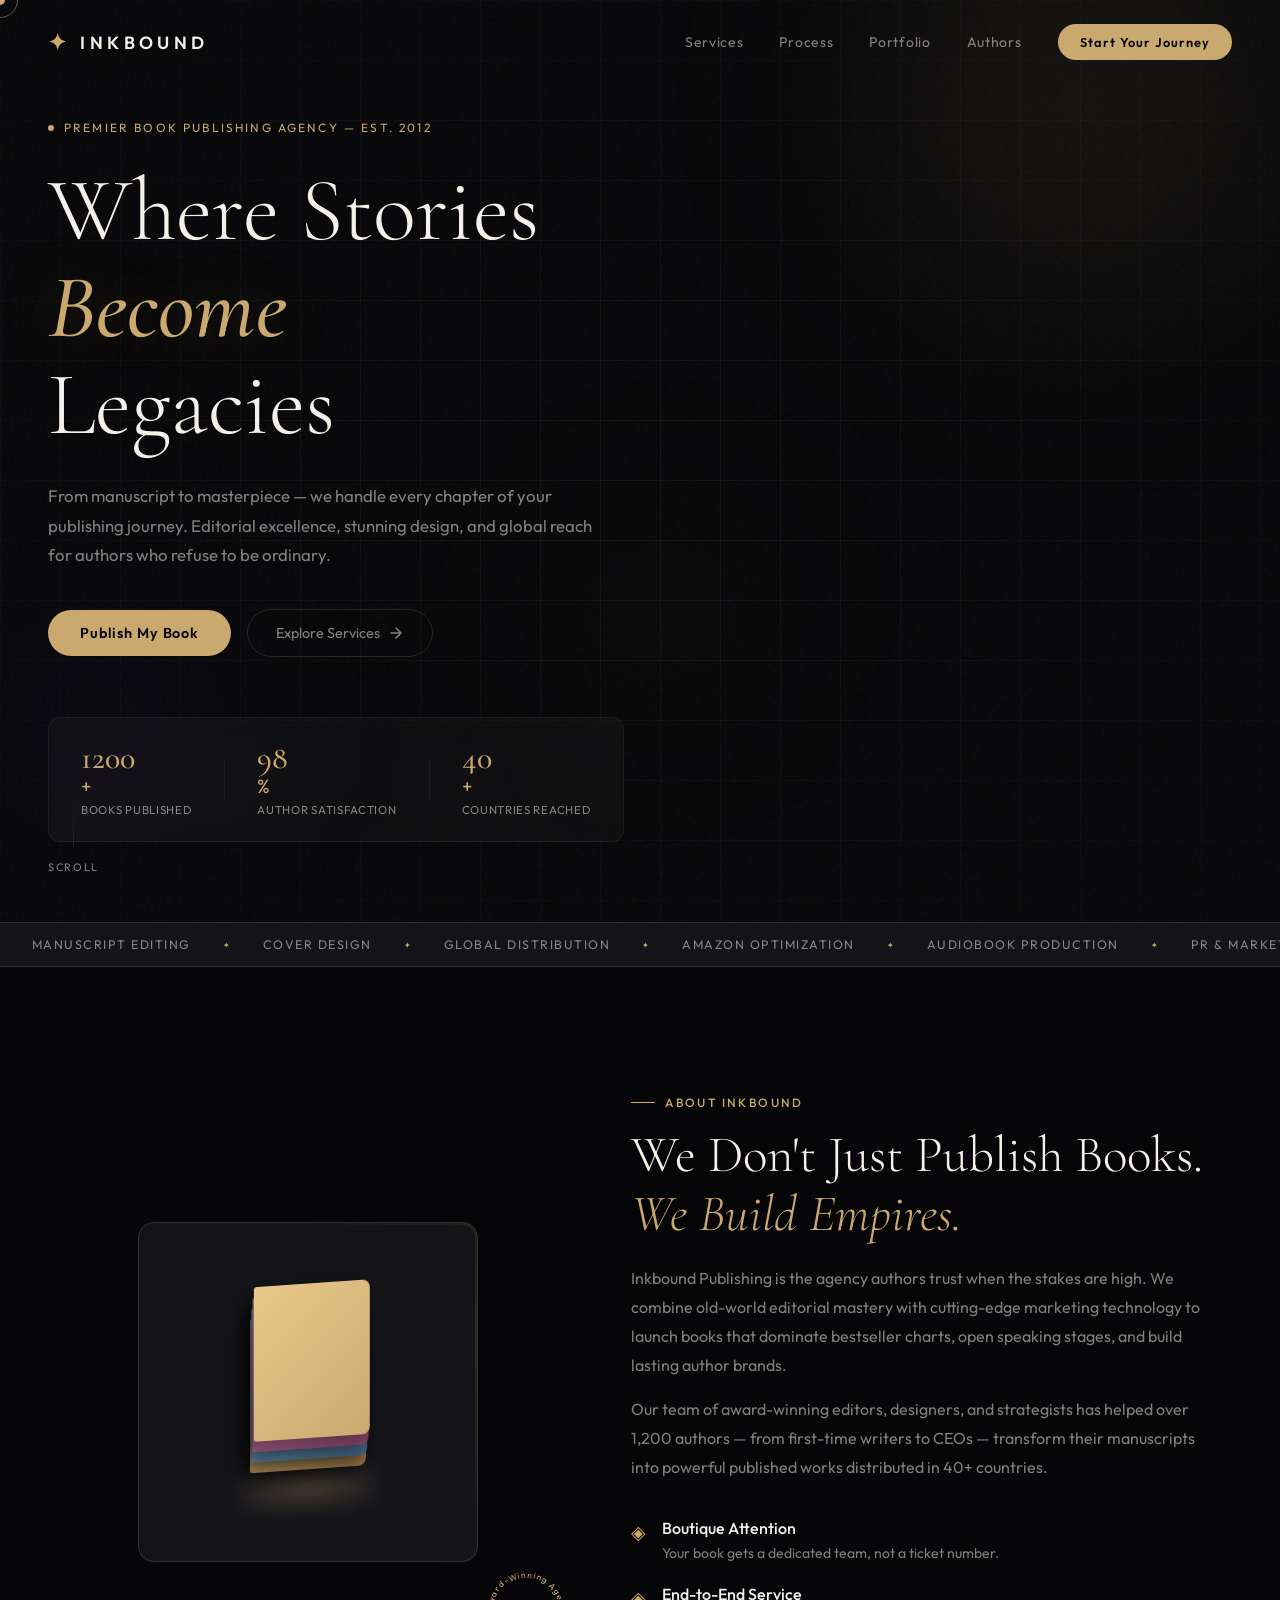
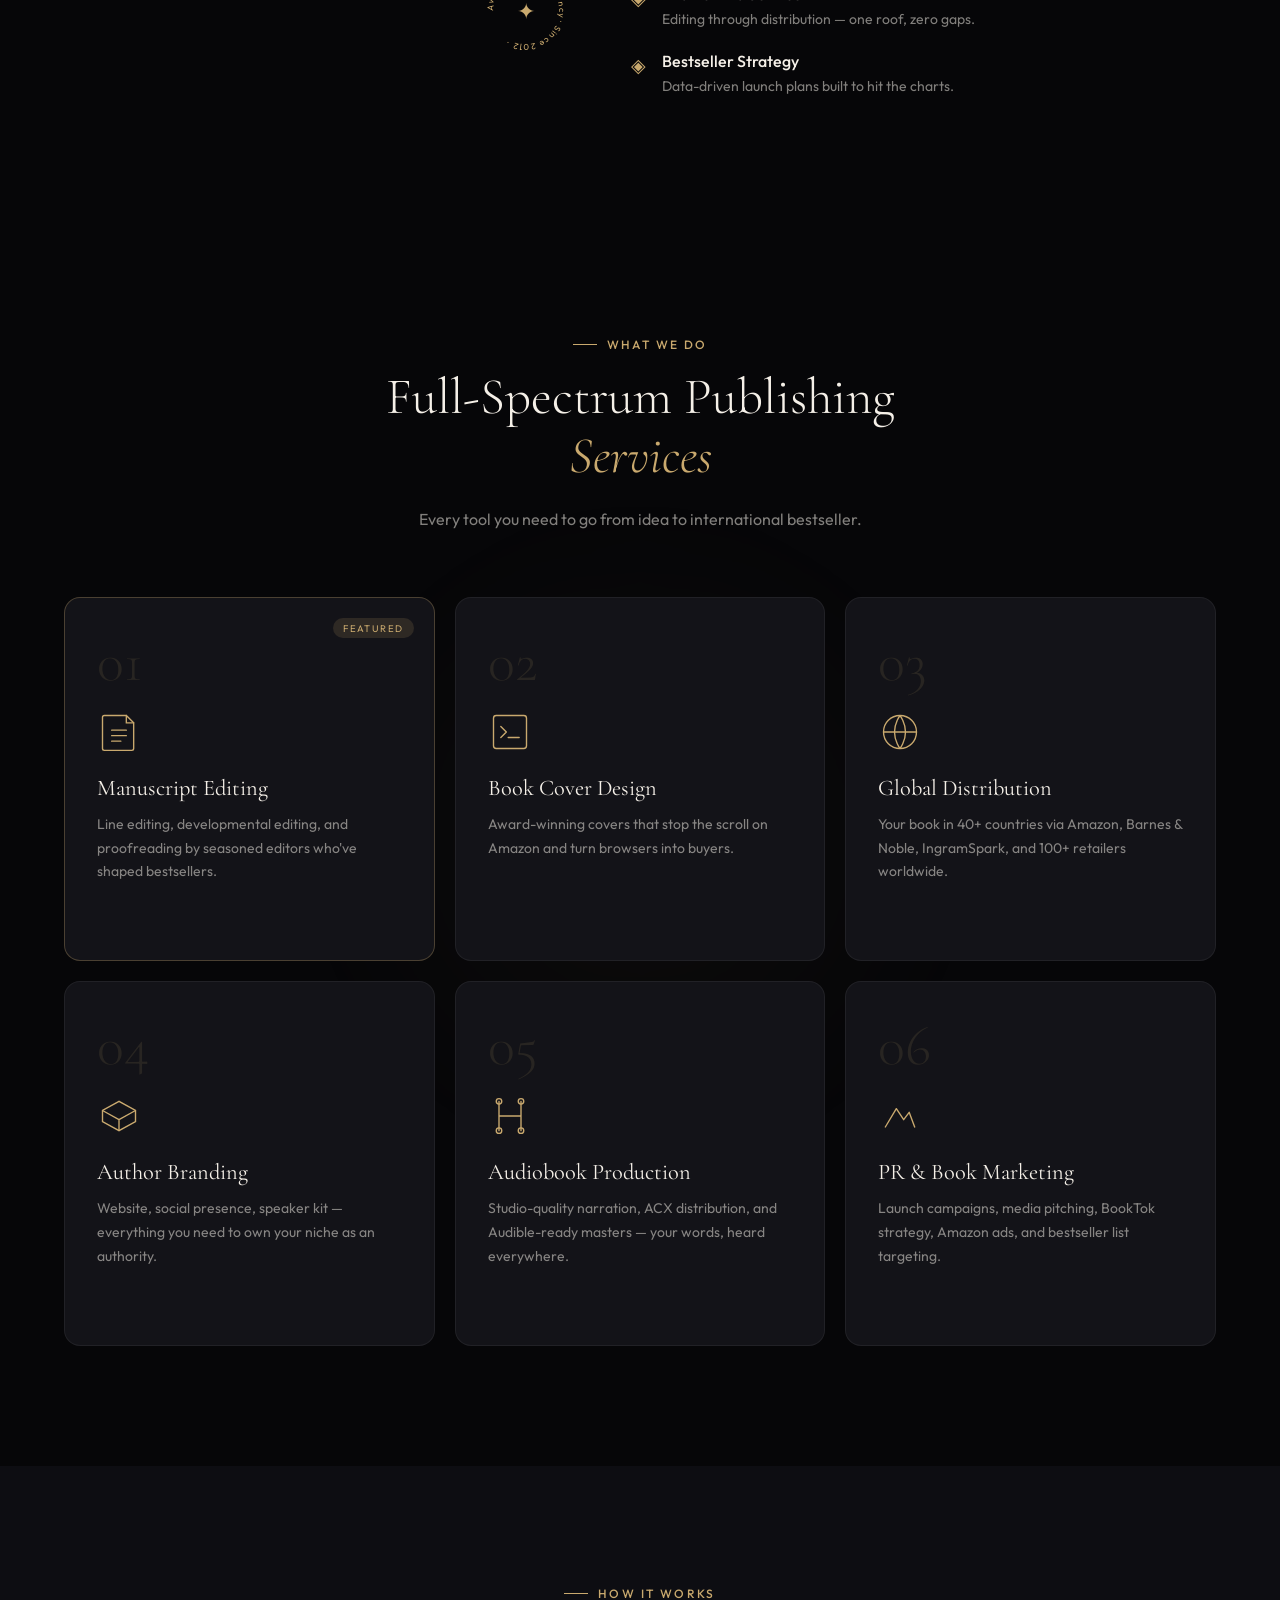
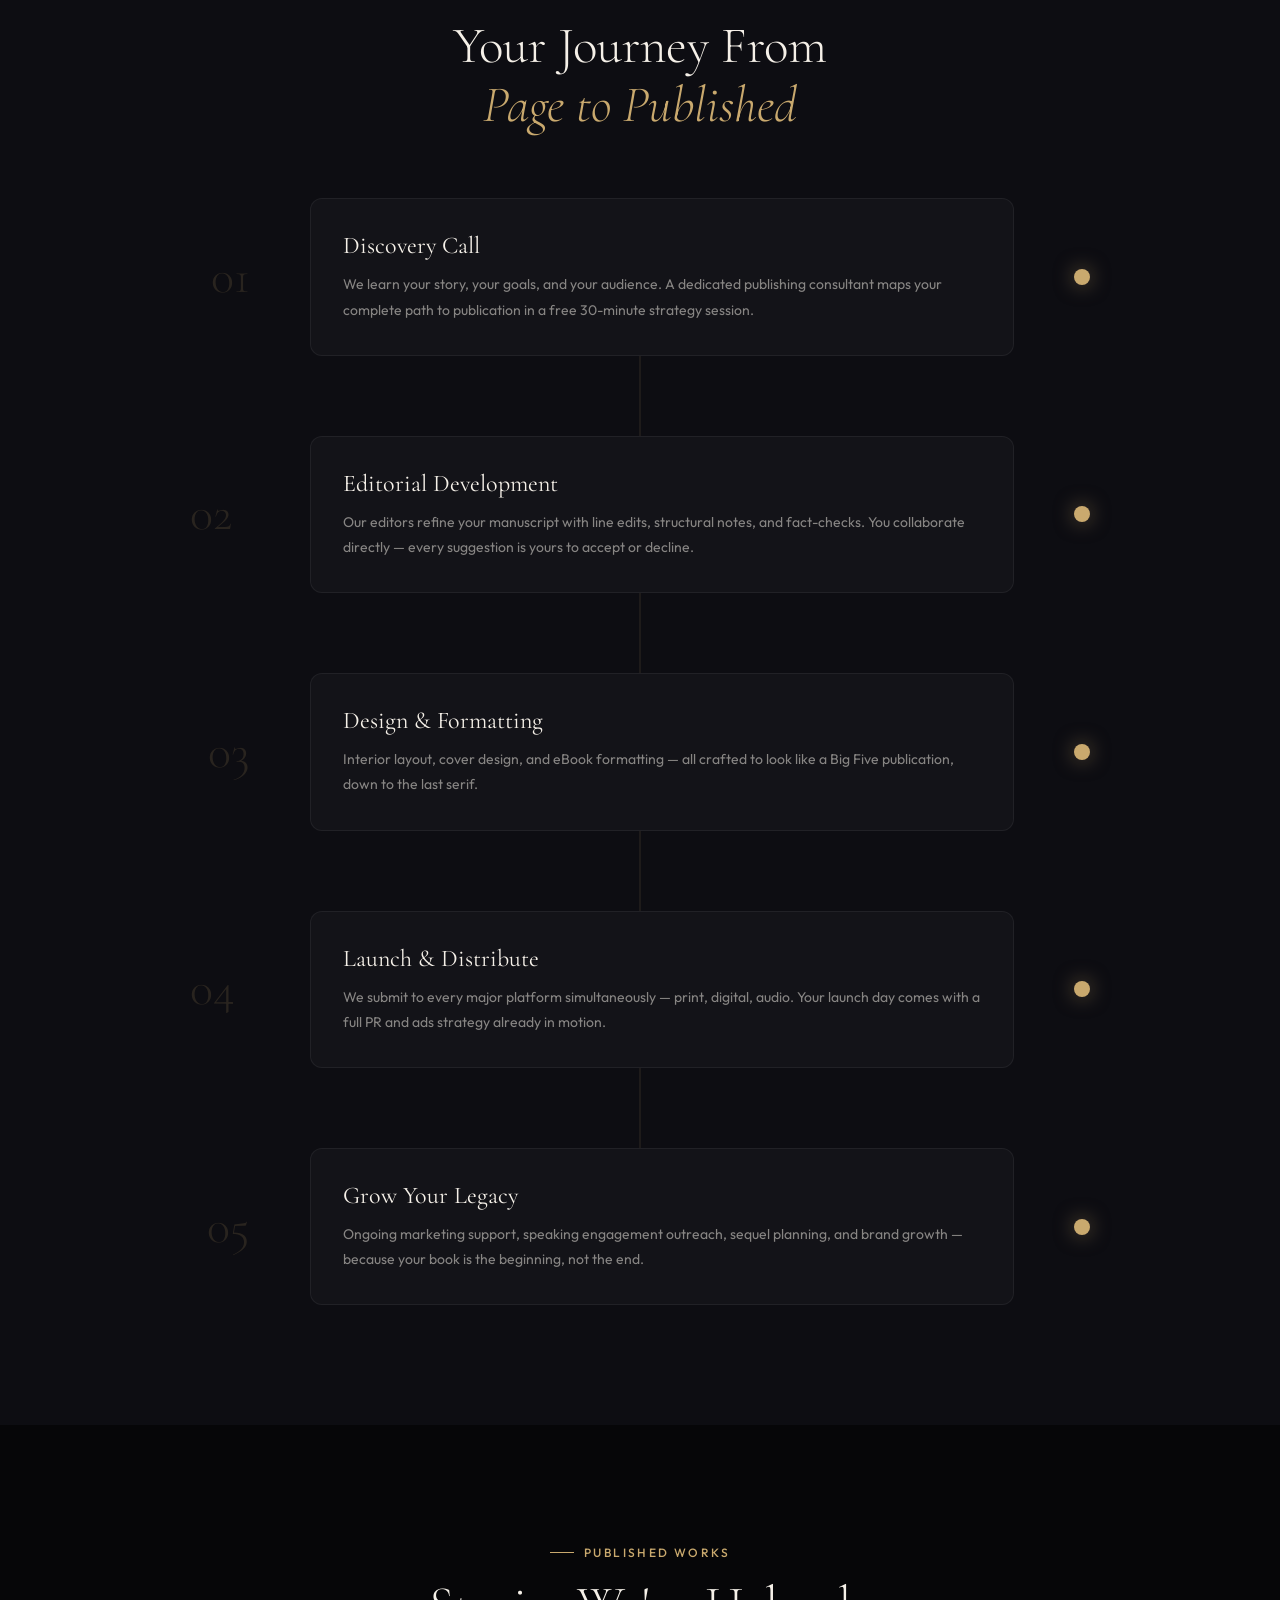
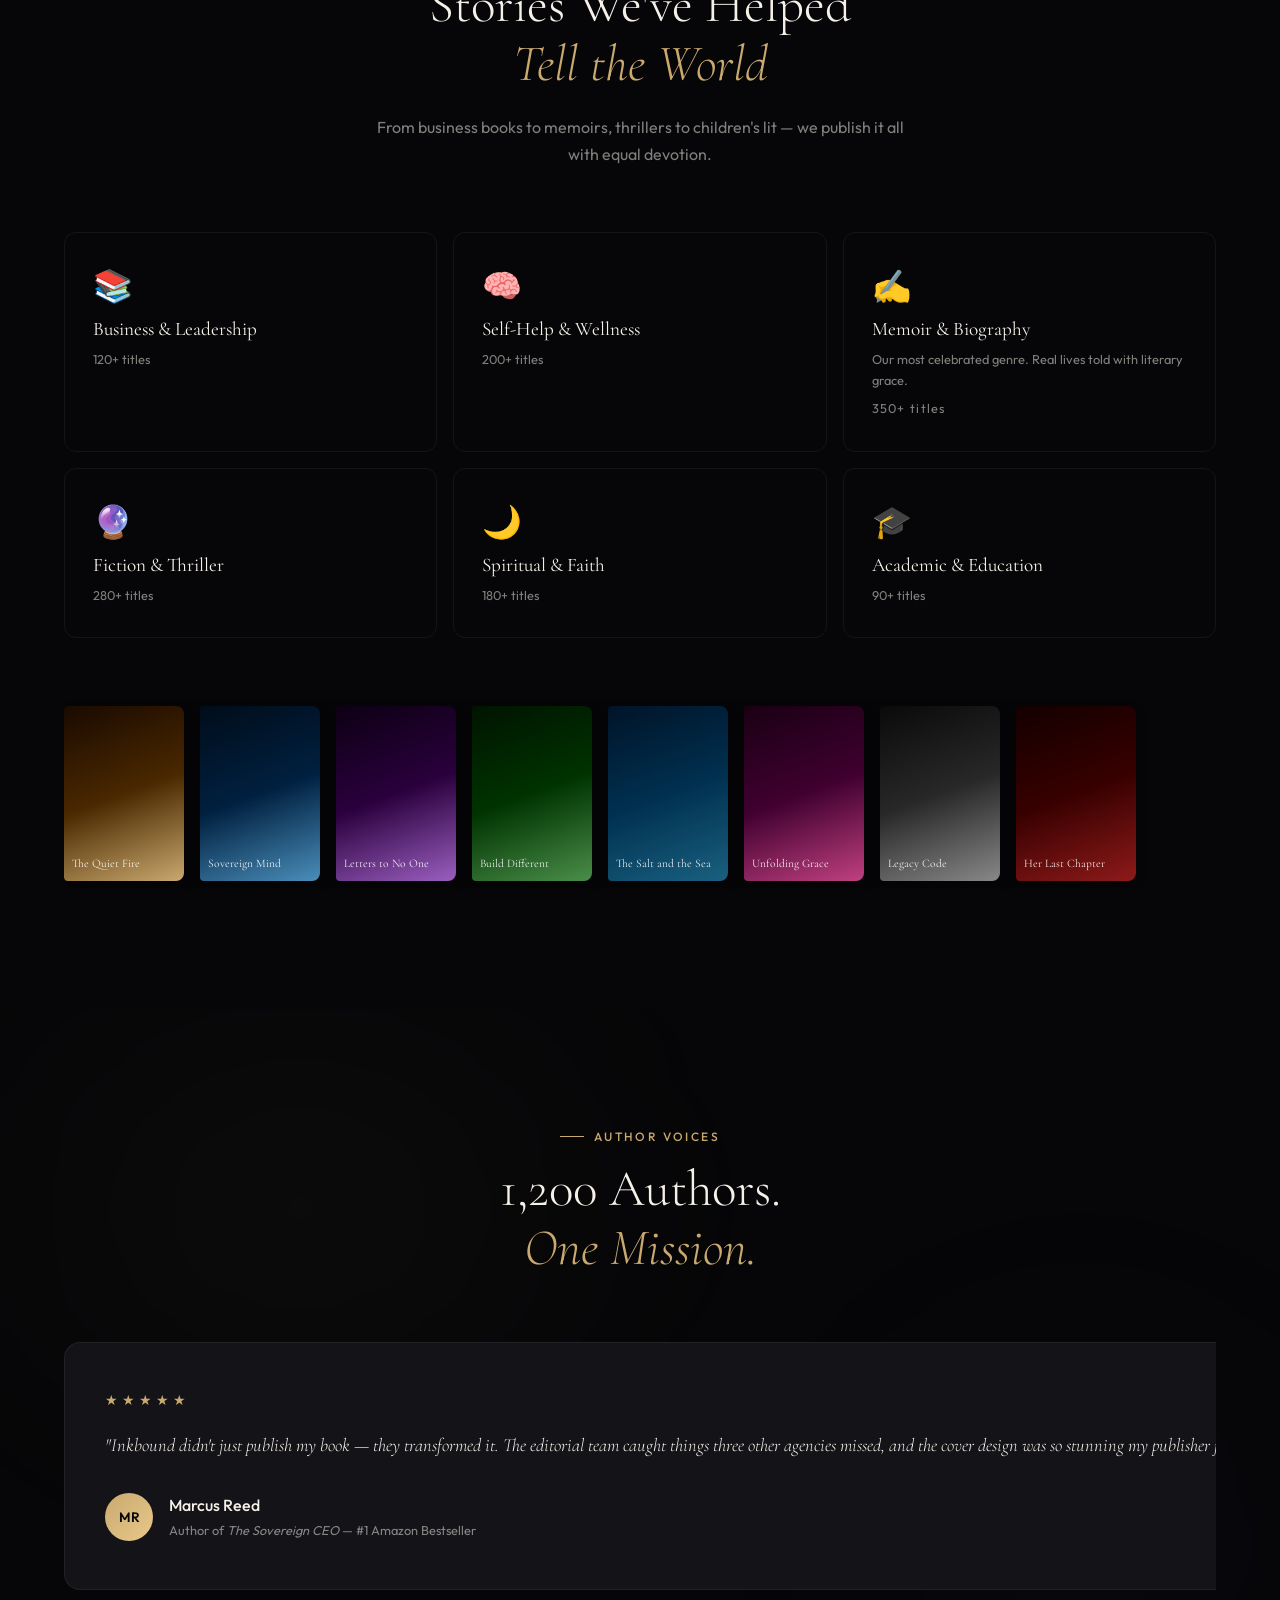
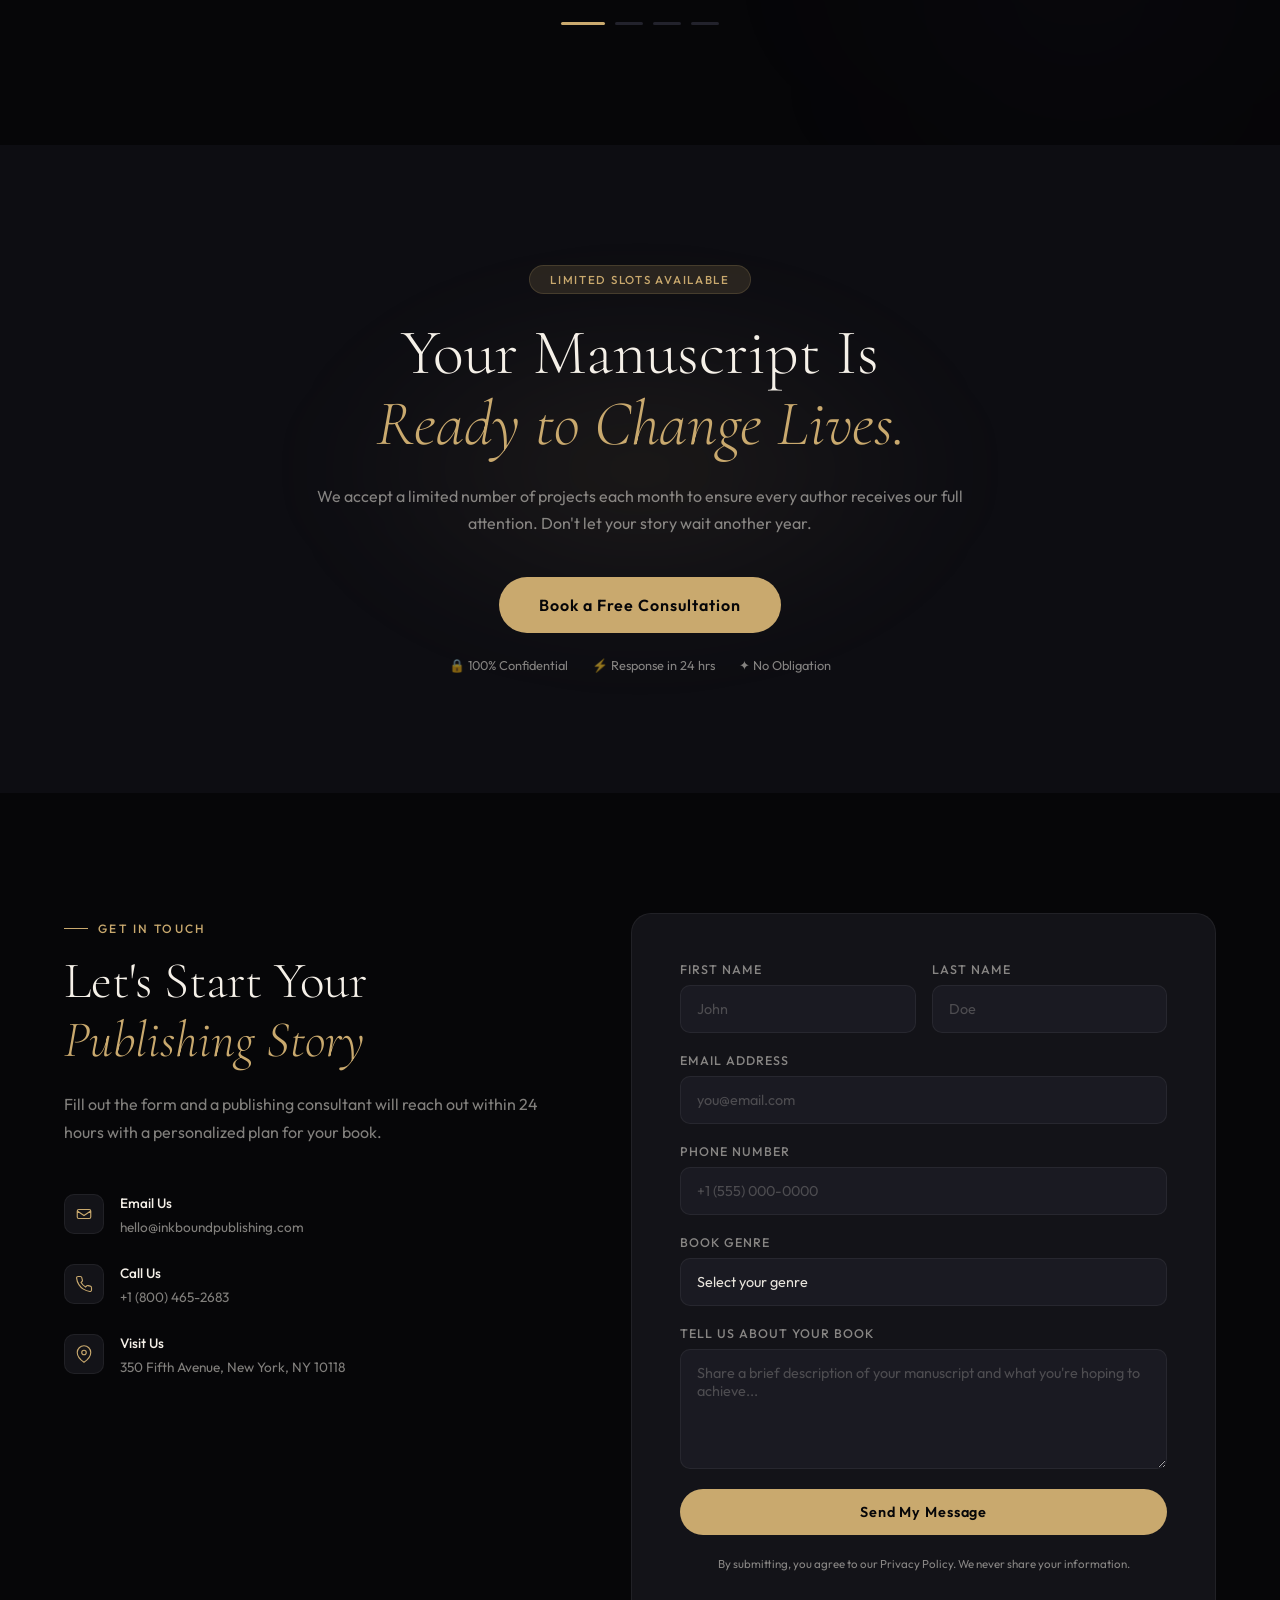
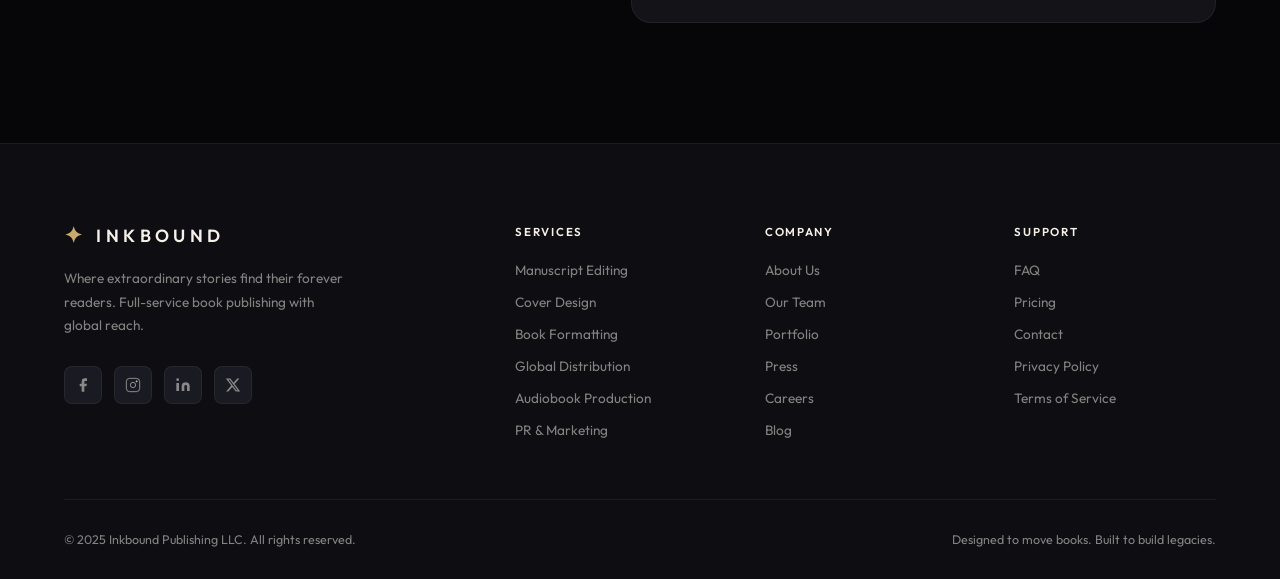
==== index.html @ 8807652f "Add files via upload" ====
<!DOCTYPE html>
<html lang="en">
<head>
  <meta charset="UTF-8" />
  <meta name="viewport" content="width=device-width, initial-scale=1.0" />
  <meta name="description" content="Inkbound Publishing — Where extraordinary stories find their forever readers. Full-service book publishing, editing, design, and global distribution." />
  <title>Inkbound Publishing | Where Stories Become Legacies</title>
  <link rel="preconnect" href="https://fonts.googleapis.com">
  <link rel="preconnect" href="https://fonts.gstatic.com" crossorigin>
  <link href="https://fonts.googleapis.com/css2?family=Cormorant+Garamond:ital,wght@0,300;0,400;0,500;0,600;1,300;1,400&family=Outfit:wght@300;400;500;600&family=Playfair+Display:ital,wght@0,700;1,500&display=swap" rel="stylesheet">
  <link rel="stylesheet" href="style.css" />
</head>
<body>

  <!-- ═══ CURSOR ═══ -->
  <div class="cursor" id="cursor"></div>
  <div class="cursor-follower" id="cursorFollower"></div>

  <!-- ═══ LOADER ═══ -->
  <div class="loader" id="loader">
    <div class="loader-inner">
      <div class="loader-logo">INKBOUND</div>
      <div class="loader-bar"><div class="loader-progress" id="loaderProgress"></div></div>
      <div class="loader-text" id="loaderText">Turning pages...</div>
    </div>
  </div>

  <!-- ═══ NAV ═══ -->
  <nav class="nav" id="nav">
    <a href="#" class="nav-logo">
      <span class="logo-mark">✦</span>
      <span class="logo-text">INKBOUND</span>
    </a>
    <div class="nav-links">
      <a href="#services" class="nav-link">Services</a>
      <a href="#process" class="nav-link">Process</a>
      <a href="#portfolio" class="nav-link">Portfolio</a>
      <a href="#testimonials" class="nav-link">Authors</a>
      <a href="#contact" class="nav-cta">Start Your Journey</a>
    </div>
    <button class="hamburger" id="hamburger" aria-label="Menu">
      <span></span><span></span><span></span>
    </button>
  </nav>

  <!-- Mobile Nav -->
  <div class="mobile-nav" id="mobileNav">
    <button class="mobile-close" id="mobileClose">✕</button>
    <div class="mobile-nav-links">
      <a href="#services">Services</a>
      <a href="#process">Process</a>
      <a href="#portfolio">Portfolio</a>
      <a href="#testimonials">Authors</a>
      <a href="#contact">Contact</a>
    </div>
    <div class="mobile-nav-footer">
      <p>+1 (800) 465-2683</p>
      <p>hello@inkboundpublishing.com</p>
    </div>
  </div>

  <!-- ═══ HERO ═══ -->
  <section class="hero" id="hero">
    <div class="hero-bg">
      <div class="hero-orb orb-1"></div>
      <div class="hero-orb orb-2"></div>
      <div class="hero-orb orb-3"></div>
      <div class="hero-grid"></div>
      <div class="hero-noise"></div>
    </div>

    <!-- Floating books -->
    <div class="floating-books" aria-hidden="true">
      <div class="book b1"><div class="book-spine"></div></div>
      <div class="book b2"><div class="book-spine"></div></div>
      <div class="book b3"><div class="book-spine"></div></div>
      <div class="book b4"><div class="book-spine"></div></div>
      <div class="book b5"><div class="book-spine"></div></div>
    </div>

    <div class="hero-content">
      <div class="hero-eyebrow reveal-up">
        <span class="eyebrow-dot"></span>
        Premier Book Publishing Agency — Est. 2012
      </div>
      <h1 class="hero-headline reveal-up delay-1">
        <span class="line-1">Where Stories</span>
        <span class="line-2 italic-gold">Become</span>
        <span class="line-3">Legacies</span>
      </h1>
      <p class="hero-sub reveal-up delay-2">
        From manuscript to masterpiece — we handle every chapter of your publishing journey. Editorial excellence, stunning design, and global reach for authors who refuse to be ordinary.
      </p>
      <div class="hero-actions reveal-up delay-3">
        <a href="#contact" class="btn-primary">
          <span>Publish My Book</span>
          <div class="btn-shine"></div>
        </a>
        <a href="#services" class="btn-ghost">
          <span>Explore Services</span>
          <svg width="16" height="16" viewBox="0 0 16 16" fill="none"><path d="M3 8h10M8 3l5 5-5 5" stroke="currentColor" stroke-width="1.5" stroke-linecap="round" stroke-linejoin="round"/></svg>
        </a>
      </div>
      <div class="hero-stats reveal-up delay-4">
        <div class="stat">
          <span class="stat-num" data-target="1200">0</span><span class="stat-plus">+</span>
          <span class="stat-label">Books Published</span>
        </div>
        <div class="stat-divider"></div>
        <div class="stat">
          <span class="stat-num" data-target="98">0</span><span class="stat-plus">%</span>
          <span class="stat-label">Author Satisfaction</span>
        </div>
        <div class="stat-divider"></div>
        <div class="stat">
          <span class="stat-num" data-target="40">0</span><span class="stat-plus">+</span>
          <span class="stat-label">Countries Reached</span>
        </div>
      </div>
    </div>

    <div class="hero-scroll-indicator">
      <div class="scroll-line"></div>
      <span>Scroll</span>
    </div>
  </section>

  <!-- ═══ MARQUEE STRIP ═══ -->
  <div class="marquee-strip">
    <div class="marquee-track">
      <span>Manuscript Editing</span><span class="sep">✦</span>
      <span>Cover Design</span><span class="sep">✦</span>
      <span>Global Distribution</span><span class="sep">✦</span>
      <span>Amazon Optimization</span><span class="sep">✦</span>
      <span>Audiobook Production</span><span class="sep">✦</span>
      <span>PR & Marketing</span><span class="sep">✦</span>
      <span>eBook Formatting</span><span class="sep">✦</span>
      <span>Copyright Registration</span><span class="sep">✦</span>
      <span>Manuscript Editing</span><span class="sep">✦</span>
      <span>Cover Design</span><span class="sep">✦</span>
      <span>Global Distribution</span><span class="sep">✦</span>
      <span>Amazon Optimization</span><span class="sep">✦</span>
      <span>Audiobook Production</span><span class="sep">✦</span>
      <span>PR & Marketing</span><span class="sep">✦</span>
      <span>eBook Formatting</span><span class="sep">✦</span>
      <span>Copyright Registration</span><span class="sep">✦</span>
    </div>
  </div>

  <!-- ═══ ABOUT BAND ═══ -->
  <section class="about-band" id="about">
    <div class="container">
      <div class="about-grid">
        <div class="about-visual">
          <div class="about-frame">
            <div class="frame-inner">
              <div class="book-stack-3d">
                <div class="bs-book bs-b1"></div>
                <div class="bs-book bs-b2"></div>
                <div class="bs-book bs-b3"></div>
                <div class="bs-book bs-b4"></div>
                <div class="bs-glow"></div>
              </div>
            </div>
            <div class="frame-badge">
              <svg viewBox="0 0 100 100" class="badge-ring">
                <path id="badgeCircle" d="M 50,50 m -37,0 a 37,37 0 1,1 74,0 a 37,37 0 1,1 -74,0" fill="none"/>
                <text>
                  <textPath href="#badgeCircle">Award-Winning Agency · Since 2012 · </textPath>
                </text>
              </svg>
              <span class="badge-star">✦</span>
            </div>
          </div>
        </div>
        <div class="about-text">
          <div class="section-eyebrow">About Inkbound</div>
          <h2 class="section-title">We Don't Just Publish Books.<br/><em>We Build Empires.</em></h2>
          <p class="about-body">Inkbound Publishing is the agency authors trust when the stakes are high. We combine old-world editorial mastery with cutting-edge marketing technology to launch books that dominate bestseller charts, open speaking stages, and build lasting author brands.</p>
          <p class="about-body">Our team of award-winning editors, designers, and strategists has helped over 1,200 authors — from first-time writers to CEOs — transform their manuscripts into powerful published works distributed in 40+ countries.</p>
          <div class="about-pillars">
            <div class="pillar">
              <span class="pillar-icon">◈</span>
              <div>
                <strong>Boutique Attention</strong>
                <p>Your book gets a dedicated team, not a ticket number.</p>
              </div>
            </div>
            <div class="pillar">
              <span class="pillar-icon">◈</span>
              <div>
                <strong>End-to-End Service</strong>
                <p>Editing through distribution — one roof, zero gaps.</p>
              </div>
            </div>
            <div class="pillar">
              <span class="pillar-icon">◈</span>
              <div>
                <strong>Bestseller Strategy</strong>
                <p>Data-driven launch plans built to hit the charts.</p>
              </div>
            </div>
          </div>
        </div>
      </div>
    </div>
  </section>

  <!-- ═══ SERVICES ═══ -->
  <section class="services" id="services">
    <div class="services-bg">
      <div class="services-orb"></div>
    </div>
    <div class="container">
      <div class="section-header">
        <div class="section-eyebrow">What We Do</div>
        <h2 class="section-title">Full-Spectrum Publishing<br/><em>Services</em></h2>
        <p class="section-sub">Every tool you need to go from idea to international bestseller.</p>
      </div>

      <div class="services-grid">

        <div class="service-card sc-featured" data-service="1">
          <div class="sc-glow"></div>
          <div class="sc-number">01</div>
          <div class="sc-icon">
            <svg viewBox="0 0 48 48" fill="none"><path d="M8 6h24l8 8v28a2 2 0 01-2 2H8a2 2 0 01-2-2V8a2 2 0 012-2z" stroke="currentColor" stroke-width="1.5"/><path d="M32 6v8h8M16 22h16M16 28h16M16 34h10" stroke="currentColor" stroke-width="1.5" stroke-linecap="round"/></svg>
          </div>
          <h3>Manuscript Editing</h3>
          <p>Line editing, developmental editing, and proofreading by seasoned editors who've shaped bestsellers.</p>
          <a href="#contact" class="sc-link">Get Started →</a>
        </div>

        <div class="service-card" data-service="2">
          <div class="sc-glow"></div>
          <div class="sc-number">02</div>
          <div class="sc-icon">
            <svg viewBox="0 0 48 48" fill="none"><rect x="6" y="6" width="36" height="36" rx="3" stroke="currentColor" stroke-width="1.5"/><path d="M14 18l6 6-6 6M22 30h12" stroke="currentColor" stroke-width="1.5" stroke-linecap="round" stroke-linejoin="round"/></svg>
          </div>
          <h3>Book Cover Design</h3>
          <p>Award-winning covers that stop the scroll on Amazon and turn browsers into buyers.</p>
          <a href="#contact" class="sc-link">Get Started →</a>
        </div>

        <div class="service-card" data-service="3">
          <div class="sc-glow"></div>
          <div class="sc-number">03</div>
          <div class="sc-icon">
            <svg viewBox="0 0 48 48" fill="none"><circle cx="24" cy="24" r="18" stroke="currentColor" stroke-width="1.5"/><path d="M24 6C24 6 30 14 30 24s-6 18-6 18M24 6C24 6 18 14 18 24s6 18 6 18M6 24h36" stroke="currentColor" stroke-width="1.5"/></svg>
          </div>
          <h3>Global Distribution</h3>
          <p>Your book in 40+ countries via Amazon, Barnes & Noble, IngramSpark, and 100+ retailers worldwide.</p>
          <a href="#contact" class="sc-link">Get Started →</a>
        </div>

        <div class="service-card" data-service="4">
          <div class="sc-glow"></div>
          <div class="sc-number">04</div>
          <div class="sc-icon">
            <svg viewBox="0 0 48 48" fill="none"><path d="M24 8L6 18v12l18 10 18-10V18L24 8z" stroke="currentColor" stroke-width="1.5"/><path d="M6 18l18 10M42 18L24 28M24 28v12" stroke="currentColor" stroke-width="1.5"/></svg>
          </div>
          <h3>Author Branding</h3>
          <p>Website, social presence, speaker kit — everything you need to own your niche as an authority.</p>
          <a href="#contact" class="sc-link">Get Started →</a>
        </div>

        <div class="service-card" data-service="5">
          <div class="sc-glow"></div>
          <div class="sc-number">05</div>
          <div class="sc-icon">
            <svg viewBox="0 0 48 48" fill="none"><path d="M12 8v32M36 8v32M12 24h24" stroke="currentColor" stroke-width="1.5" stroke-linecap="round"/><circle cx="12" cy="8" r="3" stroke="currentColor" stroke-width="1.5"/><circle cx="36" cy="8" r="3" stroke="currentColor" stroke-width="1.5"/><circle cx="12" cy="40" r="3" stroke="currentColor" stroke-width="1.5"/><circle cx="36" cy="40" r="3" stroke="currentColor" stroke-width="1.5"/></svg>
          </div>
          <h3>Audiobook Production</h3>
          <p>Studio-quality narration, ACX distribution, and Audible-ready masters — your words, heard everywhere.</p>
          <a href="#contact" class="sc-link">Get Started →</a>
        </div>

        <div class="service-card" data-service="6">
          <div class="sc-glow"></div>
          <div class="sc-number">06</div>
          <div class="sc-icon">
            <svg viewBox="0 0 48 48" fill="none"><path d="M8 36L20 16l8 12 6-8 6 16" stroke="currentColor" stroke-width="1.5" stroke-linecap="round" stroke-linejoin="round"/></svg>
          </div>
          <h3>PR & Book Marketing</h3>
          <p>Launch campaigns, media pitching, BookTok strategy, Amazon ads, and bestseller list targeting.</p>
          <a href="#contact" class="sc-link">Get Started →</a>
        </div>

      </div>
    </div>
  </section>

  <!-- ═══ PROCESS ═══ -->
  <section class="process" id="process">
    <div class="container">
      <div class="section-header">
        <div class="section-eyebrow">How It Works</div>
        <h2 class="section-title">Your Journey From<br/><em>Page to Published</em></h2>
      </div>

      <div class="process-timeline">
        <div class="timeline-line"></div>

        <div class="process-step ps-left">
          <div class="ps-num">01</div>
          <div class="ps-content">
            <h3>Discovery Call</h3>
            <p>We learn your story, your goals, and your audience. A dedicated publishing consultant maps your complete path to publication in a free 30-minute strategy session.</p>
          </div>
          <div class="ps-dot"></div>
        </div>

        <div class="process-step ps-right">
          <div class="ps-dot"></div>
          <div class="ps-content">
            <h3>Editorial Development</h3>
            <p>Our editors refine your manuscript with line edits, structural notes, and fact-checks. You collaborate directly — every suggestion is yours to accept or decline.</p>
          </div>
          <div class="ps-num">02</div>
        </div>

        <div class="process-step ps-left">
          <div class="ps-num">03</div>
          <div class="ps-content">
            <h3>Design & Formatting</h3>
            <p>Interior layout, cover design, and eBook formatting — all crafted to look like a Big Five publication, down to the last serif.</p>
          </div>
          <div class="ps-dot"></div>
        </div>

        <div class="process-step ps-right">
          <div class="ps-dot"></div>
          <div class="ps-content">
            <h3>Launch & Distribute</h3>
            <p>We submit to every major platform simultaneously — print, digital, audio. Your launch day comes with a full PR and ads strategy already in motion.</p>
          </div>
          <div class="ps-num">04</div>
        </div>

        <div class="process-step ps-left ps-last">
          <div class="ps-num">05</div>
          <div class="ps-content">
            <h3>Grow Your Legacy</h3>
            <p>Ongoing marketing support, speaking engagement outreach, sequel planning, and brand growth — because your book is the beginning, not the end.</p>
          </div>
          <div class="ps-dot"></div>
        </div>
      </div>
    </div>
  </section>

  <!-- ═══ PORTFOLIO / GENRES ═══ -->
  <section class="portfolio" id="portfolio">
    <div class="container">
      <div class="section-header">
        <div class="section-eyebrow">Published Works</div>
        <h2 class="section-title">Stories We've Helped<br/><em>Tell the World</em></h2>
        <p class="section-sub">From business books to memoirs, thrillers to children's lit — we publish it all with equal devotion.</p>
      </div>

      <div class="genre-grid">
        <div class="genre-card" style="--clr: #C9A96E">
          <div class="gc-bg" style="background: linear-gradient(135deg, #1a0e00 0%, #2d1a00 100%)"></div>
          <span class="gc-icon">📚</span>
          <h4>Business & Leadership</h4>
          <p>120+ titles</p>
        </div>
        <div class="genre-card" style="--clr: #A8D8C8">
          <div class="gc-bg" style="background: linear-gradient(135deg, #001a14 0%, #002d22 100%)"></div>
          <span class="gc-icon">🧠</span>
          <h4>Self-Help & Wellness</h4>
          <p>200+ titles</p>
        </div>
        <div class="genre-card gc-wide" style="--clr: #E8C4D4">
          <div class="gc-bg" style="background: linear-gradient(135deg, #1a0010 0%, #2d0018 100%)"></div>
          <span class="gc-icon">✍️</span>
          <h4>Memoir & Biography</h4>
          <p>Our most celebrated genre. Real lives told with literary grace.</p>
          <p class="gc-count">350+ titles</p>
        </div>
        <div class="genre-card" style="--clr: #B8C8E8">
          <div class="gc-bg" style="background: linear-gradient(135deg, #00100d, #001a19 100%)"></div>
          <span class="gc-icon">🔮</span>
          <h4>Fiction & Thriller</h4>
          <p>280+ titles</p>
        </div>
        <div class="genre-card" style="--clr: #F0D890">
          <div class="gc-bg" style="background: linear-gradient(135deg, #1a1400 0%, #2d2200 100%)"></div>
          <span class="gc-icon">🌙</span>
          <h4>Spiritual & Faith</h4>
          <p>180+ titles</p>
        </div>
        <div class="genre-card" style="--clr: #D4A8E8">
          <div class="gc-bg" style="background: linear-gradient(135deg, #0d001a 0%, #18002d 100%)"></div>
          <span class="gc-icon">🎓</span>
          <h4>Academic & Education</h4>
          <p>90+ titles</p>
        </div>
      </div>

      <!-- fake book covers showcase -->
      <div class="books-showcase">
        <div class="bs-track">
          <div class="bs-cover bc-1"><span>The Quiet Fire</span></div>
          <div class="bs-cover bc-2"><span>Sovereign Mind</span></div>
          <div class="bs-cover bc-3"><span>Letters to No One</span></div>
          <div class="bs-cover bc-4"><span>Build Different</span></div>
          <div class="bs-cover bc-5"><span>The Salt and the Sea</span></div>
          <div class="bs-cover bc-6"><span>Unfolding Grace</span></div>
          <div class="bs-cover bc-7"><span>Legacy Code</span></div>
          <div class="bs-cover bc-8"><span>Her Last Chapter</span></div>
        </div>
      </div>
    </div>
  </section>

  <!-- ═══ TESTIMONIALS ═══ -->
  <section class="testimonials" id="testimonials">
    <div class="testi-bg">
      <div class="testi-orb t-o1"></div>
      <div class="testi-orb t-o2"></div>
    </div>
    <div class="container">
      <div class="section-header">
        <div class="section-eyebrow">Author Voices</div>
        <h2 class="section-title">1,200 Authors.<br/><em>One Mission.</em></h2>
      </div>

      <div class="testi-slider" id="testiSlider">
        <div class="testi-track" id="testiTrack">

          <div class="testi-card">
            <div class="testi-stars">★★★★★</div>
            <blockquote>"Inkbound didn't just publish my book — they transformed it. The editorial team caught things three other agencies missed, and the cover design was so stunning my publisher friends asked who did it."</blockquote>
            <div class="testi-author">
              <div class="testi-avatar ta-1">MR</div>
              <div>
                <strong>Marcus Reed</strong>
                <span>Author of <em>The Sovereign CEO</em> — #1 Amazon Bestseller</span>
              </div>
            </div>
          </div>

          <div class="testi-card">
            <div class="testi-stars">★★★★★</div>
            <blockquote>"I came to Inkbound with a rough memoir and left with a New York Times–quality book. Their attention to my story — my actual voice — made every chapter feel authentically mine."</blockquote>
            <div class="testi-author">
              <div class="testi-avatar ta-2">SA</div>
              <div>
                <strong>Sophia Allende</strong>
                <span>Author of <em>When I Learned to Stay</em></span>
              </div>
            </div>
          </div>

          <div class="testi-card">
            <div class="testi-stars">★★★★★</div>
            <blockquote>"The distribution reach is unreal. Within three weeks of launch my book was available in 38 countries. My marketing team said the Amazon optimization alone doubled our pre-orders."</blockquote>
            <div class="testi-author">
              <div class="testi-avatar ta-3">DK</div>
              <div>
                <strong>Daniel Kim</strong>
                <span>Author of <em>Scale the Impossible</em></span>
              </div>
            </div>
          </div>

          <div class="testi-card">
            <div class="testi-stars">★★★★★</div>
            <blockquote>"What I loved most was that they treated my children's book with the same seriousness as a business book. The illustrations coordination, the font choices — perfection. My daughter cried happy tears."</blockquote>
            <div class="testi-author">
              <div class="testi-avatar ta-4">LW</div>
              <div>
                <strong>Lydia Weiss</strong>
                <span>Author of <em>Clouds That Listen</em></span>
              </div>
            </div>
          </div>

        </div>
      </div>
      <div class="testi-dots" id="testiDots">
        <button class="tdot active" data-idx="0"></button>
        <button class="tdot" data-idx="1"></button>
        <button class="tdot" data-idx="2"></button>
        <button class="tdot" data-idx="3"></button>
      </div>
    </div>
  </section>

  <!-- ═══ CTA BAND ═══ -->
  <section class="cta-band">
    <div class="cta-bg">
      <div class="cta-glow"></div>
    </div>
    <div class="container">
      <div class="cta-content">
        <div class="cta-badge">Limited Slots Available</div>
        <h2 class="cta-title">Your Manuscript Is<br/><em>Ready to Change Lives.</em></h2>
        <p>We accept a limited number of projects each month to ensure every author receives our full attention. Don't let your story wait another year.</p>
        <div class="cta-actions">
          <a href="#contact" class="btn-primary btn-large">
            <span>Book a Free Consultation</span>
            <div class="btn-shine"></div>
          </a>
          <div class="cta-trust">
            <span>🔒 100% Confidential</span>
            <span>⚡ Response in 24 hrs</span>
            <span>✦ No Obligation</span>
          </div>
        </div>
      </div>
    </div>
  </section>

  <!-- ═══ CONTACT ═══ -->
  <section class="contact" id="contact">
    <div class="container">
      <div class="contact-grid">
        <div class="contact-info">
          <div class="section-eyebrow">Get in Touch</div>
          <h2 class="section-title">Let's Start Your<br/><em>Publishing Story</em></h2>
          <p>Fill out the form and a publishing consultant will reach out within 24 hours with a personalized plan for your book.</p>

          <div class="contact-details">
            <div class="cd-item">
              <div class="cd-icon">
                <svg viewBox="0 0 24 24" fill="none" stroke="currentColor" stroke-width="1.5"><path d="M3 8l9 6 9-6M5 6h14a2 2 0 012 2v8a2 2 0 01-2 2H5a2 2 0 01-2-2V8a2 2 0 012-2z"/></svg>
              </div>
              <div>
                <strong>Email Us</strong>
                <a href="mailto:hello@inkboundpublishing.com">hello@inkboundpublishing.com</a>
              </div>
            </div>
            <div class="cd-item">
              <div class="cd-icon">
                <svg viewBox="0 0 24 24" fill="none" stroke="currentColor" stroke-width="1.5"><path d="M22 16.92v3a2 2 0 01-2.18 2 19.79 19.79 0 01-8.63-3.07 19.5 19.5 0 01-6-6 19.79 19.79 0 01-3.07-8.67A2 2 0 014.11 2h3a2 2 0 012 1.72c.127.96.361 1.903.7 2.81a2 2 0 01-.45 2.11L8.09 9.91a16 16 0 006 6l1.27-1.27a2 2 0 012.11-.45c.907.339 1.85.573 2.81.7A2 2 0 0122 16.92z"/></svg>
              </div>
              <div>
                <strong>Call Us</strong>
                <a href="tel:+18004652683">+1 (800) 465-2683</a>
              </div>
            </div>
            <div class="cd-item">
              <div class="cd-icon">
                <svg viewBox="0 0 24 24" fill="none" stroke="currentColor" stroke-width="1.5"><path d="M21 10c0 7-9 13-9 13s-9-6-9-13a9 9 0 0118 0z"/><circle cx="12" cy="10" r="3"/></svg>
              </div>
              <div>
                <strong>Visit Us</strong>
                <span>350 Fifth Avenue, New York, NY 10118</span>
              </div>
            </div>
          </div>
        </div>

        <div class="contact-form-wrap">
          <form class="contact-form" id="contactForm" novalidate>
            <div class="form-row">
              <div class="form-group">
                <label for="fname">First Name</label>
                <input type="text" id="fname" name="fname" placeholder="John" required />
              </div>
              <div class="form-group">
                <label for="lname">Last Name</label>
                <input type="text" id="lname" name="lname" placeholder="Doe" required />
              </div>
            </div>
            <div class="form-group">
              <label for="email">Email Address</label>
              <input type="email" id="email" name="email" placeholder="you@email.com" required />
            </div>
            <div class="form-group">
              <label for="phone">Phone Number</label>
              <input type="tel" id="phone" name="phone" placeholder="+1 (555) 000-0000" />
            </div>
            <div class="form-group">
              <label for="genre">Book Genre</label>
              <select id="genre" name="genre">
                <option value="">Select your genre</option>
                <option>Business & Leadership</option>
                <option>Memoir & Biography</option>
                <option>Self-Help & Wellness</option>
                <option>Fiction & Thriller</option>
                <option>Spiritual & Faith</option>
                <option>Children's Book</option>
                <option>Academic</option>
                <option>Other</option>
              </select>
            </div>
            <div class="form-group">
              <label for="message">Tell Us About Your Book</label>
              <textarea id="message" name="message" rows="4" placeholder="Share a brief description of your manuscript and what you're hoping to achieve..."></textarea>
            </div>
            <button type="submit" class="btn-primary btn-full">
              <span>Send My Message</span>
              <div class="btn-shine"></div>
            </button>
            <p class="form-disclaimer">By submitting, you agree to our Privacy Policy. We never share your information.</p>
          </form>
          <div class="form-success" id="formSuccess">
            <div class="success-icon">✦</div>
            <h3>Message Received!</h3>
            <p>A publishing consultant will reach out to you within 24 hours. Keep an eye on your inbox!</p>
          </div>
        </div>
      </div>
    </div>
  </section>

  <!-- ═══ FOOTER ═══ -->
  <footer class="footer">
    <div class="container">
      <div class="footer-top">
        <div class="footer-brand">
          <a href="#" class="nav-logo">
            <span class="logo-mark">✦</span>
            <span class="logo-text">INKBOUND</span>
          </a>
          <p>Where extraordinary stories find their forever readers. Full-service book publishing with global reach.</p>
          <div class="footer-social">
            <a href="#" aria-label="Facebook">
              <svg viewBox="0 0 24 24" fill="currentColor"><path d="M18 2h-3a5 5 0 00-5 5v3H7v4h3v8h4v-8h3l1-4h-4V7a1 1 0 011-1h3z"/></svg>
            </a>
            <a href="#" aria-label="Instagram">
              <svg viewBox="0 0 24 24" fill="none" stroke="currentColor" stroke-width="1.5"><rect x="2" y="2" width="20" height="20" rx="5"/><circle cx="12" cy="12" r="4"/><circle cx="17.5" cy="6.5" r="1" fill="currentColor"/></svg>
            </a>
            <a href="#" aria-label="LinkedIn">
              <svg viewBox="0 0 24 24" fill="currentColor"><path d="M16 8a6 6 0 016 6v7h-4v-7a2 2 0 00-2-2 2 2 0 00-2 2v7h-4v-7a6 6 0 016-6zM2 9h4v12H2z"/><circle cx="4" cy="4" r="2"/></svg>
            </a>
            <a href="#" aria-label="Twitter/X">
              <svg viewBox="0 0 24 24" fill="currentColor"><path d="M18.244 2.25h3.308l-7.227 8.26 8.502 11.24H16.17l-5.214-6.817L4.99 21.75H1.68l7.73-8.835L1.254 2.25H8.08l4.713 6.231zm-1.161 17.52h1.833L7.084 4.126H5.117z"/></svg>
            </a>
          </div>
        </div>

        <div class="footer-links">
          <h4>Services</h4>
          <ul>
            <li><a href="#">Manuscript Editing</a></li>
            <li><a href="#">Cover Design</a></li>
            <li><a href="#">Book Formatting</a></li>
            <li><a href="#">Global Distribution</a></li>
            <li><a href="#">Audiobook Production</a></li>
            <li><a href="#">PR & Marketing</a></li>
          </ul>
        </div>

        <div class="footer-links">
          <h4>Company</h4>
          <ul>
            <li><a href="#">About Us</a></li>
            <li><a href="#">Our Team</a></li>
            <li><a href="#">Portfolio</a></li>
            <li><a href="#">Press</a></li>
            <li><a href="#">Careers</a></li>
            <li><a href="#">Blog</a></li>
          </ul>
        </div>

        <div class="footer-links">
          <h4>Support</h4>
          <ul>
            <li><a href="#">FAQ</a></li>
            <li><a href="#">Pricing</a></li>
            <li><a href="#">Contact</a></li>
            <li><a href="#">Privacy Policy</a></li>
            <li><a href="#">Terms of Service</a></li>
          </ul>
        </div>
      </div>

      <div class="footer-bottom">
        <p>© 2025 Inkbound Publishing LLC. All rights reserved.</p>
        <p>Designed to move books. Built to build legacies.</p>
      </div>
    </div>
  </footer>

  <!-- Back to top -->
  <button class="back-top" id="backTop" aria-label="Back to top">↑</button>

  <script src="main.js"></script>
</body>
</html>
---- style.css ----
/* ═══════════════════════════════════════
   INKBOUND PUBLISHING — STYLESHEET
   Dark Luxury Editorial Aesthetic
═══════════════════════════════════════ */

/* ── TOKENS ── */
:root {
  --gold: #C9A96E;
  --gold-light: #E8C88A;
  --gold-dim: rgba(201,169,110,0.15);
  --cream: #F5F0E8;
  --dark: #060608;
  --dark-2: #0D0D12;
  --dark-3: #131318;
  --dark-4: #1A1A22;
  --dark-5: #22222C;
  --text: #E8E4DC;
  --text-muted: rgba(232,228,220,0.55);
  --border: rgba(201,169,110,0.18);
  --border-subtle: rgba(255,255,255,0.06);
  --font-display: 'Cormorant Garamond', serif;
  --font-body: 'Outfit', sans-serif;
  --font-serif: 'Playfair Display', serif;
  --r: 12px;
  --transition: 0.4s cubic-bezier(0.25, 0.46, 0.45, 0.94);
}

/* ── RESET ── */
*, *::before, *::after { box-sizing: border-box; margin: 0; padding: 0; }
html { scroll-behavior: smooth; font-size: 16px; }
body {
  font-family: var(--font-body);
  background: var(--dark);
  color: var(--text);
  overflow-x: hidden;
  cursor: none;
}
a { color: inherit; text-decoration: none; }
img { display: block; max-width: 100%; }
button { cursor: none; border: none; background: none; }

/* ── CONTAINER ── */
.container { max-width: 1200px; margin: 0 auto; padding: 0 24px; }

/* ── SCROLLBAR ── */
::-webkit-scrollbar { width: 6px; }
::-webkit-scrollbar-track { background: var(--dark-2); }
::-webkit-scrollbar-thumb { background: var(--gold); border-radius: 3px; }

/* ══════════════════════════════════════
   CURSOR
══════════════════════════════════════ */
.cursor {
  width: 10px; height: 10px;
  background: var(--gold);
  border-radius: 50%;
  position: fixed; top: 0; left: 0;
  pointer-events: none; z-index: 9999;
  transform: translate(-50%, -50%);
  transition: transform 0.1s, background 0.2s;
  mix-blend-mode: normal;
}
.cursor-follower {
  width: 36px; height: 36px;
  border: 1.5px solid rgba(201,169,110,0.5);
  border-radius: 50%;
  position: fixed; top: 0; left: 0;
  pointer-events: none; z-index: 9998;
  transform: translate(-50%, -50%);
  transition: transform 0.15s ease, width 0.3s, height 0.3s, opacity 0.3s;
}
body:has(a:hover) .cursor, body:has(button:hover) .cursor { transform: translate(-50%, -50%) scale(0); }
body:has(a:hover) .cursor-follower, body:has(button:hover) .cursor-follower {
  width: 54px; height: 54px; opacity: 0.6;
}

/* ══════════════════════════════════════
   LOADER
══════════════════════════════════════ */
.loader {
  position: fixed; inset: 0; z-index: 9990;
  background: var(--dark);
  display: flex; align-items: center; justify-content: center;
  transition: opacity 0.6s, visibility 0.6s;
}
.loader.hidden { opacity: 0; visibility: hidden; pointer-events: none; }
.loader-inner { text-align: center; width: 260px; }
.loader-logo {
  font-family: var(--font-body);
  font-size: 1.25rem; font-weight: 600; letter-spacing: 0.4em;
  color: var(--gold); margin-bottom: 32px;
}
.loader-bar {
  height: 1px; background: var(--dark-5); width: 100%; margin-bottom: 16px;
}
.loader-progress {
  height: 100%; background: var(--gold); width: 0%;
  transition: width 0.1s linear;
}
.loader-text {
  font-size: 0.75rem; color: var(--text-muted); letter-spacing: 0.15em; text-transform: uppercase;
}

/* ══════════════════════════════════════
   NAV
══════════════════════════════════════ */
.nav {
  position: fixed; top: 0; left: 0; right: 0; z-index: 900;
  padding: 24px 48px;
  display: flex; align-items: center; justify-content: space-between;
  transition: background 0.4s, padding 0.4s, backdrop-filter 0.4s;
}
.nav.scrolled {
  padding: 16px 48px;
  background: rgba(6,6,8,0.88);
  backdrop-filter: blur(24px);
  border-bottom: 1px solid var(--border);
}
.nav-logo {
  display: flex; align-items: center; gap: 10px;
  font-family: var(--font-body); font-weight: 600;
  font-size: 1.1rem; letter-spacing: 0.25em;
}
.logo-mark { color: var(--gold); font-size: 1.4rem; line-height: 1; }
.logo-text { color: var(--cream); }
.nav-links { display: flex; align-items: center; gap: 36px; }
.nav-link {
  font-size: 0.875rem; color: var(--text-muted); letter-spacing: 0.05em;
  transition: color 0.3s; position: relative;
}
.nav-link::after {
  content: ''; position: absolute; bottom: -4px; left: 0; right: 0;
  height: 1px; background: var(--gold); transform: scaleX(0); transform-origin: left;
  transition: transform 0.3s;
}
.nav-link:hover { color: var(--cream); }
.nav-link:hover::after { transform: scaleX(1); }
.nav-cta {
  padding: 10px 22px;
  background: var(--gold);
  color: var(--dark) !important;
  font-size: 0.8rem; font-weight: 600; letter-spacing: 0.08em;
  border-radius: 100px;
  transition: background 0.3s, box-shadow 0.3s, transform 0.3s;
}
.nav-cta:hover {
  background: var(--gold-light);
  box-shadow: 0 0 24px rgba(201,169,110,0.4);
  transform: translateY(-1px);
}
.hamburger {
  display: none; flex-direction: column; gap: 5px; padding: 8px; cursor: none;
}
.hamburger span { display: block; width: 24px; height: 1.5px; background: var(--text); transition: 0.3s; }

/* ── MOBILE NAV ── */
.mobile-nav {
  position: fixed; inset: 0; z-index: 880;
  background: var(--dark-2);
  display: flex; flex-direction: column;
  justify-content: center; align-items: center; gap: 40px;
  transform: translateX(100%); transition: transform 0.4s cubic-bezier(0.77, 0, 0.175, 1);
}
.mobile-nav.open { transform: translateX(0); }
.mobile-close {
  position: absolute; top: 28px; right: 32px;
  font-size: 1.5rem; color: var(--text-muted);
  transition: color 0.2s;
}
.mobile-close:hover { color: var(--gold); }
.mobile-nav-links { display: flex; flex-direction: column; align-items: center; gap: 28px; }
.mobile-nav-links a {
  font-family: var(--font-display); font-size: 2.2rem; font-weight: 300;
  color: var(--text); letter-spacing: 0.05em;
  transition: color 0.3s;
}
.mobile-nav-links a:hover { color: var(--gold); }
.mobile-nav-footer { text-align: center; color: var(--text-muted); font-size: 0.85rem; line-height: 2; }

/* ══════════════════════════════════════
   BUTTONS
══════════════════════════════════════ */
.btn-primary {
  display: inline-flex; align-items: center; justify-content: center;
  gap: 10px; position: relative; overflow: hidden;
  padding: 14px 32px;
  background: var(--gold);
  color: var(--dark);
  font-family: var(--font-body); font-size: 0.9rem; font-weight: 600; letter-spacing: 0.06em;
  border-radius: 100px;
  transition: box-shadow 0.3s, transform 0.3s, background 0.3s;
}
.btn-primary:hover {
  background: var(--gold-light);
  box-shadow: 0 0 36px rgba(201,169,110,0.45);
  transform: translateY(-2px);
}
.btn-shine {
  position: absolute; top: 0; left: -100%;
  width: 60%; height: 100%;
  background: linear-gradient(90deg, transparent, rgba(255,255,255,0.2), transparent);
  transform: skewX(-20deg);
  transition: left 0.6s;
}
.btn-primary:hover .btn-shine { left: 150%; }
.btn-ghost {
  display: inline-flex; align-items: center; gap: 8px;
  padding: 14px 28px;
  border: 1px solid var(--border);
  border-radius: 100px;
  font-size: 0.9rem; color: var(--text-muted);
  transition: border-color 0.3s, color 0.3s, transform 0.3s;
}
.btn-ghost:hover { border-color: var(--gold); color: var(--text); transform: translateY(-2px); }
.btn-large { padding: 18px 40px; font-size: 1rem; }
.btn-full { width: 100%; }

/* ══════════════════════════════════════
   SECTION SHARED
══════════════════════════════════════ */
.section-eyebrow {
  display: inline-flex; align-items: center; gap: 10px;
  font-size: 0.75rem; font-weight: 500; letter-spacing: 0.2em; text-transform: uppercase;
  color: var(--gold); margin-bottom: 16px;
}
.section-eyebrow::before {
  content: ''; display: block; width: 24px; height: 1px; background: var(--gold);
}
.section-title {
  font-family: var(--font-display); font-size: clamp(2rem, 4vw, 3.2rem);
  font-weight: 300; line-height: 1.15; color: var(--cream); margin-bottom: 20px;
}
.section-title em {
  font-style: italic; color: var(--gold);
}
.section-sub { color: var(--text-muted); font-size: 1rem; max-width: 560px; line-height: 1.7; }
.section-header { text-align: center; margin-bottom: 64px; }
.section-header .section-eyebrow { display: flex; justify-content: center; }
.section-header .section-sub { margin: 0 auto; }

/* ── REVEAL ANIMATIONS ── */
.reveal-up { opacity: 0; transform: translateY(40px); transition: opacity 0.8s, transform 0.8s; }
.reveal-up.visible { opacity: 1; transform: translateY(0); }
.delay-1 { transition-delay: 0.15s; }
.delay-2 { transition-delay: 0.3s; }
.delay-3 { transition-delay: 0.45s; }
.delay-4 { transition-delay: 0.6s; }

/* ══════════════════════════════════════
   HERO
══════════════════════════════════════ */
.hero {
  min-height: 100vh; display: flex; align-items: center;
  position: relative; overflow: hidden;
  padding: 120px 0 80px;
}
.hero-bg {
  position: absolute; inset: 0; z-index: 0;
}
.hero-orb {
  position: absolute; border-radius: 50%; filter: blur(100px);
  animation: orbFloat 12s ease-in-out infinite;
}
.orb-1 {
  width: 600px; height: 600px;
  background: radial-gradient(circle, rgba(201,169,110,0.12) 0%, transparent 70%);
  top: -200px; right: -100px; animation-delay: 0s;
}
.orb-2 {
  width: 400px; height: 400px;
  background: radial-gradient(circle, rgba(120,80,200,0.08) 0%, transparent 70%);
  bottom: 0; left: -100px; animation-delay: 4s;
}
.orb-3 {
  width: 300px; height: 300px;
  background: radial-gradient(circle, rgba(201,169,110,0.06) 0%, transparent 70%);
  top: 50%; left: 40%; animation-delay: 8s;
}
@keyframes orbFloat {
  0%, 100% { transform: translate(0, 0) scale(1); }
  33% { transform: translate(30px, -20px) scale(1.05); }
  66% { transform: translate(-20px, 30px) scale(0.95); }
}
.hero-grid {
  position: absolute; inset: 0;
  background-image:
    linear-gradient(var(--border-subtle) 1px, transparent 1px),
    linear-gradient(90deg, var(--border-subtle) 1px, transparent 1px);
  background-size: 60px 60px;
  mask-image: radial-gradient(ellipse 80% 80% at 50% 50%, black 0%, transparent 100%);
}
.hero-noise {
  position: absolute; inset: 0;
  background-image: url("data:image/svg+xml,%3Csvg viewBox='0 0 256 256' xmlns='http://www.w3.org/2000/svg'%3E%3Cfilter id='n'%3E%3CfeTurbulence type='fractalNoise' baseFrequency='0.9' numOctaves='4' stitchTiles='stitch'/%3E%3C/filter%3E%3Crect width='100%25' height='100%25' filter='url(%23n)' opacity='1'/%3E%3C/svg%3E");
  opacity: 0.03; pointer-events: none;
}

/* Floating books */
.floating-books { position: absolute; inset: 0; z-index: 1; pointer-events: none; }
.book {
  position: absolute;
  width: 18px; border-radius: 2px;
  animation: bookFloat linear infinite;
  opacity: 0.5;
}
.book-spine { width: 100%; height: 100%; border-radius: 2px; }
.b1 { height: 120px; top: 15%; right: 18%; animation-duration: 8s; animation-delay: 0s; }
.b1 .book-spine { background: linear-gradient(180deg, #C9A96E, #8B6B3D); }
.b2 { height: 90px; top: 55%; right: 8%; animation-duration: 11s; animation-delay: -3s; }
.b2 .book-spine { background: linear-gradient(180deg, #6B8EAD, #3D5E7A); }
.b3 { height: 140px; top: 25%; right: 28%; animation-duration: 9s; animation-delay: -6s; }
.b3 .book-spine { background: linear-gradient(180deg, #AD6B8E, #7A3D5E); }
.b4 { height: 100px; top: 70%; right: 22%; animation-duration: 13s; animation-delay: -2s; }
.b4 .book-spine { background: linear-gradient(180deg, #8EAD6B, #5E7A3D); }
.b5 { height: 80px; top: 40%; right: 5%; animation-duration: 7s; animation-delay: -5s; }
.b5 .book-spine { background: linear-gradient(180deg, #C9A96E, #E8C88A); }
@keyframes bookFloat {
  0% { transform: translateY(0px) rotate(-3deg); }
  50% { transform: translateY(-22px) rotate(3deg); }
  100% { transform: translateY(0px) rotate(-3deg); }
}

.hero-content {
  position: relative; z-index: 2;
  max-width: 700px; padding: 0 48px;
}
.hero-eyebrow {
  display: flex; align-items: center; gap: 10px;
  font-size: 0.75rem; font-weight: 400; letter-spacing: 0.18em; text-transform: uppercase;
  color: var(--gold); margin-bottom: 28px;
}
.eyebrow-dot {
  width: 6px; height: 6px; background: var(--gold); border-radius: 50%;
  animation: pulse 2s ease-in-out infinite;
}
@keyframes pulse { 0%,100% { opacity: 1; transform: scale(1); } 50% { opacity: 0.5; transform: scale(0.6); } }

.hero-headline {
  font-family: var(--font-display); font-weight: 300;
  font-size: clamp(3rem, 7vw, 6rem);
  line-height: 1.08; color: var(--cream); margin-bottom: 28px;
  display: flex; flex-direction: column;
}
.line-1 { display: block; }
.line-2 {
  display: block; font-style: italic;
  color: var(--gold); font-weight: 500;
  text-shadow: 0 0 60px rgba(201,169,110,0.3);
}
.line-3 { display: block; }
.hero-sub {
  font-size: 1.05rem; line-height: 1.75; color: var(--text-muted);
  max-width: 560px; margin-bottom: 40px;
}
.hero-actions { display: flex; align-items: center; gap: 16px; flex-wrap: wrap; margin-bottom: 60px; }
.hero-stats {
  display: flex; align-items: center; gap: 32px;
  padding: 24px 32px;
  background: rgba(255,255,255,0.03);
  border: 1px solid var(--border-subtle);
  border-radius: var(--r); backdrop-filter: blur(12px);
}
.stat { display: flex; flex-direction: column; }
.stat-num { font-family: var(--font-display); font-size: 2rem; font-weight: 500; color: var(--gold); line-height: 1; }
.stat-plus { font-size: 1.2rem; color: var(--gold); }
.stat-label { font-size: 0.72rem; color: var(--text-muted); letter-spacing: 0.06em; margin-top: 4px; text-transform: uppercase; }
.stat-divider { width: 1px; height: 40px; background: var(--border-subtle); }
.hero-scroll-indicator {
  position: absolute; bottom: 48px; left: 48px;
  display: flex; flex-direction: column; align-items: center; gap: 10px;
  font-size: 0.68rem; letter-spacing: 0.15em; text-transform: uppercase; color: var(--text-muted);
}
.scroll-line {
  width: 1px; height: 48px;
  background: linear-gradient(to bottom, var(--gold), transparent);
  animation: scrollLine 2s ease-in-out infinite;
}
@keyframes scrollLine { 0% { transform: scaleY(0); transform-origin: top; } 50% { transform: scaleY(1); transform-origin: top; } 51% { transform-origin: bottom; } 100% { transform: scaleY(0); transform-origin: bottom; } }

/* ══════════════════════════════════════
   MARQUEE
══════════════════════════════════════ */
.marquee-strip {
  overflow: hidden;
  background: var(--dark-3);
  border-top: 1px solid var(--border);
  border-bottom: 1px solid var(--border);
  padding: 14px 0;
}
.marquee-track {
  display: flex; align-items: center; gap: 0; white-space: nowrap;
  animation: marqueeScroll 30s linear infinite;
  width: max-content;
}
.marquee-track span {
  padding: 0 32px;
  font-size: 0.78rem; letter-spacing: 0.12em; text-transform: uppercase;
  color: var(--text-muted);
}
.marquee-track .sep { color: var(--gold); padding: 0; font-size: 0.5rem; }
.marquee-strip:hover .marquee-track { animation-play-state: paused; }
@keyframes marqueeScroll { 0% { transform: translateX(0); } 100% { transform: translateX(-50%); } }

/* ══════════════════════════════════════
   ABOUT BAND
══════════════════════════════════════ */
.about-band { padding: 120px 0; }
.about-grid { display: grid; grid-template-columns: 1fr 1.2fr; gap: 80px; align-items: center; }

/* Visual */
.about-visual { position: relative; }
.about-frame {
  position: relative; aspect-ratio: 1;
  display: flex; align-items: center; justify-content: center;
}
.frame-inner {
  width: 340px; height: 340px;
  background: var(--dark-3);
  border: 1px solid var(--border);
  border-radius: 16px;
  display: flex; align-items: center; justify-content: center;
  position: relative; overflow: hidden;
}
.frame-inner::before {
  content: ''; position: absolute; inset: -50%;
  background: conic-gradient(from 0deg, transparent 0%, var(--gold-dim) 20%, transparent 40%);
  animation: frameRotate 8s linear infinite;
}
@keyframes frameRotate { to { transform: rotate(360deg); } }
.frame-inner::after {
  content: ''; position: absolute; inset: 2px;
  background: var(--dark-3); border-radius: 14px; z-index: 1;
}

/* 3D Book Stack */
.book-stack-3d {
  position: relative; z-index: 2;
  width: 160px; height: 200px;
  transform-style: preserve-3d;
  transform: rotateX(15deg) rotateY(-15deg);
  animation: stackFloat 4s ease-in-out infinite;
}
@keyframes stackFloat { 0%,100% { transform: rotateX(15deg) rotateY(-15deg) translateY(0); } 50% { transform: rotateX(15deg) rotateY(-15deg) translateY(-12px); } }

.bs-book {
  position: absolute;
  width: 120px; height: 160px;
  border-radius: 3px 8px 8px 3px;
  left: 20px;
}
.bs-b1 { background: linear-gradient(135deg, #C9A96E, #8B6B3D); top: 20px; transform: translateZ(0px); box-shadow: -6px 6px 20px rgba(0,0,0,0.6); }
.bs-b2 { background: linear-gradient(135deg, #6B8EAD, #3D5E7A); top: 12px; left: 24px; transform: translateZ(10px); box-shadow: -6px 6px 20px rgba(0,0,0,0.5); }
.bs-b3 { background: linear-gradient(135deg, #AD6B8E, #7A3D5E); top: 4px; left: 28px; transform: translateZ(20px); box-shadow: -6px 6px 20px rgba(0,0,0,0.4); }
.bs-b4 { background: linear-gradient(135deg, #E8C88A, #C9A96E); top: -4px; left: 32px; transform: translateZ(30px); box-shadow: -6px 6px 20px rgba(0,0,0,0.3); }
.bs-glow {
  position: absolute; bottom: -20px; left: 50%; transform: translateX(-50%);
  width: 140px; height: 40px;
  background: radial-gradient(ellipse, rgba(201,169,110,0.3), transparent);
  filter: blur(10px); z-index: -1;
}

.frame-badge {
  position: absolute; bottom: -20px; right: -20px;
  width: 90px; height: 90px;
  display: flex; align-items: center; justify-content: center;
}
.badge-ring {
  position: absolute; inset: 0; animation: badgeSpin 12s linear infinite;
}
.badge-ring text { font-size: 9.5px; fill: var(--gold); letter-spacing: 1px; }
.badge-star { font-size: 1.4rem; color: var(--gold); z-index: 1; }
@keyframes badgeSpin { to { transform: rotate(360deg); } }

/* About text */
.about-text { }
.about-body { color: var(--text-muted); line-height: 1.8; margin-bottom: 16px; }
.about-pillars { margin-top: 36px; display: flex; flex-direction: column; gap: 20px; }
.pillar { display: flex; gap: 16px; }
.pillar-icon { font-size: 1.2rem; color: var(--gold); flex-shrink: 0; margin-top: 2px; }
.pillar strong { display: block; color: var(--cream); font-weight: 500; margin-bottom: 4px; }
.pillar p { font-size: 0.875rem; color: var(--text-muted); line-height: 1.6; }

/* ══════════════════════════════════════
   SERVICES
══════════════════════════════════════ */
.services { padding: 120px 0; position: relative; overflow: hidden; }
.services-bg { position: absolute; inset: 0; z-index: 0; }
.services-orb {
  position: absolute; top: 50%; left: 50%; transform: translate(-50%, -50%);
  width: 800px; height: 800px;
  background: radial-gradient(circle, rgba(201,169,110,0.04) 0%, transparent 60%);
  border-radius: 50%; filter: blur(40px);
}
.services .container { position: relative; z-index: 1; }

.services-grid {
  display: grid;
  grid-template-columns: repeat(3, 1fr);
  gap: 20px;
}

.service-card {
  position: relative; overflow: hidden;
  padding: 36px 32px;
  background: var(--dark-3);
  border: 1px solid var(--border-subtle);
  border-radius: 16px;
  transition: border-color 0.4s, transform 0.4s, box-shadow 0.4s;
  cursor: none;
}
.service-card:hover {
  border-color: var(--border);
  transform: translateY(-6px);
  box-shadow: 0 24px 60px rgba(0,0,0,0.4);
}
.service-card:hover .sc-glow { opacity: 1; }
.sc-glow {
  position: absolute; top: 0; right: 0; bottom: 0; left: 0;
  background: radial-gradient(circle at 50% 0%, var(--gold-dim), transparent 70%);
  opacity: 0; transition: opacity 0.4s;
  pointer-events: none;
}
.sc-featured { border-color: rgba(201,169,110,0.3); }
.sc-featured::before {
  content: 'FEATURED';
  position: absolute; top: 20px; right: 20px;
  font-size: 0.6rem; letter-spacing: 0.15em;
  color: var(--gold); background: var(--gold-dim);
  padding: 4px 10px; border-radius: 100px;
}
.sc-number {
  font-family: var(--font-display); font-size: 3.5rem; font-weight: 300;
  color: rgba(201,169,110,0.12); line-height: 1; margin-bottom: 20px;
  transition: color 0.4s;
}
.service-card:hover .sc-number { color: rgba(201,169,110,0.25); }
.sc-icon {
  width: 44px; height: 44px; margin-bottom: 20px;
  color: var(--gold);
}
.sc-icon svg { width: 44px; height: 44px; }
.service-card h3 {
  font-family: var(--font-display); font-size: 1.4rem; font-weight: 400;
  color: var(--cream); margin-bottom: 12px;
}
.service-card p { font-size: 0.875rem; color: var(--text-muted); line-height: 1.7; margin-bottom: 24px; }
.sc-link {
  font-size: 0.8rem; font-weight: 500; letter-spacing: 0.06em;
  color: var(--gold); opacity: 0; transform: translateY(8px);
  transition: opacity 0.3s, transform 0.3s;
  display: block;
}
.service-card:hover .sc-link { opacity: 1; transform: translateY(0); }

/* ══════════════════════════════════════
   PROCESS
══════════════════════════════════════ */
.process { padding: 120px 0; background: var(--dark-2); }
.process-timeline {
  position: relative; max-width: 900px; margin: 0 auto;
}
.timeline-line {
  position: absolute; top: 0; bottom: 0; left: 50%;
  width: 1px; background: linear-gradient(to bottom, transparent, var(--border) 10%, var(--border) 90%, transparent);
  transform: translateX(-50%);
}
.process-step {
  display: flex; align-items: center; gap: 60px;
  margin-bottom: 80px; position: relative;
}
.process-step:last-child { margin-bottom: 0; }
.ps-left { flex-direction: row; }
.ps-right { flex-direction: row-reverse; }
.ps-content {
  flex: 1; padding: 32px;
  background: var(--dark-3);
  border: 1px solid var(--border-subtle);
  border-radius: 12px;
  transition: border-color 0.4s, box-shadow 0.4s;
}
.ps-content:hover { border-color: var(--border); box-shadow: 0 12px 40px rgba(0,0,0,0.3); }
.ps-content h3 {
  font-family: var(--font-display); font-size: 1.5rem; font-weight: 400;
  color: var(--cream); margin-bottom: 12px;
}
.ps-content p { font-size: 0.875rem; color: var(--text-muted); line-height: 1.8; }
.ps-dot {
  width: 16px; height: 16px; flex-shrink: 0;
  background: var(--gold); border-radius: 50%;
  box-shadow: 0 0 20px rgba(201,169,110,0.5);
  position: relative; z-index: 1;
}
.ps-num {
  font-family: var(--font-display); font-size: 3rem; font-weight: 300;
  color: rgba(201,169,110,0.15); line-height: 1; flex-shrink: 0; width: 60px;
  text-align: center;
}
.ps-left .ps-num { text-align: right; }
.ps-right .ps-num { text-align: left; }

/* ══════════════════════════════════════
   PORTFOLIO / GENRES
══════════════════════════════════════ */
.portfolio { padding: 120px 0; }
.genre-grid {
  display: grid;
  grid-template-columns: repeat(3, 1fr);
  gap: 16px; margin-bottom: 60px;
}
.genre-card {
  position: relative; overflow: hidden;
  padding: 32px 28px; border-radius: 12px;
  border: 1px solid var(--border-subtle);
  transition: transform 0.4s, border-color 0.4s;
  cursor: none;
}
.gc-wide { grid-column: span 1; }
@media (min-width: 768px) {
  .gc-wide { grid-column: span 1; }
}
.genre-card:hover { transform: translateY(-4px); border-color: var(--clr, var(--gold)); }
.gc-bg { position: absolute; inset: 0; z-index: 0; }
.genre-card > * { position: relative; z-index: 1; }
.gc-icon { font-size: 2rem; display: block; margin-bottom: 12px; }
.genre-card h4 {
  font-family: var(--font-display); font-size: 1.2rem; font-weight: 400;
  color: var(--cream); margin-bottom: 8px;
}
.genre-card p { font-size: 0.8rem; color: var(--text-muted); line-height: 1.6; }
.gc-count { font-size: 0.72rem; color: var(--clr, var(--gold)); letter-spacing: 0.1em; margin-top: 8px; }

/* Book covers showcase (animated strip) */
.books-showcase { overflow: hidden; border-radius: 12px; padding: 8px 0; }
.bs-track {
  display: flex; gap: 16px;
  animation: booksScroll 25s linear infinite;
  width: max-content;
}
.books-showcase:hover .bs-track { animation-play-state: paused; }
@keyframes booksScroll { 0% { transform: translateX(0); } 100% { transform: translateX(-50%); } }
.bs-cover {
  width: 120px; height: 175px;
  border-radius: 4px 8px 8px 4px;
  display: flex; align-items: flex-end; padding: 10px 8px;
  flex-shrink: 0; position: relative; overflow: hidden;
  box-shadow: -4px 4px 12px rgba(0,0,0,0.5);
  transition: transform 0.3s;
}
.bs-cover:hover { transform: scale(1.04) translateY(-4px); }
.bs-cover span {
  font-family: var(--font-display); font-size: 0.72rem; font-weight: 400;
  color: rgba(255,255,255,0.9); line-height: 1.3; z-index: 1; position: relative;
}
.bc-1 { background: linear-gradient(160deg, #1a0a00, #4a2800, #C9A96E); }
.bc-2 { background: linear-gradient(160deg, #000d1a, #002040, #4a8eba); }
.bc-3 { background: linear-gradient(160deg, #0d0014, #2a003d, #9b5fc0); }
.bc-4 { background: linear-gradient(160deg, #001400, #003300, #4a8e4a); }
.bc-5 { background: linear-gradient(160deg, #001428, #003050, #1a6080); }
.bc-6 { background: linear-gradient(160deg, #1a0014, #400030, #c04080); }
.bc-7 { background: linear-gradient(160deg, #0a0a0a, #282828, #888888); }
.bc-8 { background: linear-gradient(160deg, #140000, #380000, #8e1a1a); }

/* ══════════════════════════════════════
   TESTIMONIALS
══════════════════════════════════════ */
.testimonials { padding: 120px 0; position: relative; overflow: hidden; }
.testi-bg { position: absolute; inset: 0; }
.testi-orb {
  position: absolute; border-radius: 50%; filter: blur(120px);
}
.t-o1 {
  width: 600px; height: 400px;
  background: radial-gradient(ellipse, rgba(201,169,110,0.06), transparent);
  top: 0; left: 0;
}
.t-o2 {
  width: 400px; height: 400px;
  background: radial-gradient(ellipse, rgba(120,80,200,0.05), transparent);
  bottom: 0; right: 0;
}
.testimonials .container { position: relative; z-index: 1; }
.testi-slider { overflow: hidden; margin-bottom: 32px; }
.testi-track {
  display: flex; gap: 24px;
  transition: transform 0.6s cubic-bezier(0.25, 0.46, 0.45, 0.94);
}
.testi-card {
  min-width: calc(50% - 12px); flex-shrink: 0;
  padding: 48px 40px;
  background: var(--dark-3);
  border: 1px solid var(--border-subtle);
  border-radius: 16px;
}
.testi-stars { color: var(--gold); font-size: 0.9rem; letter-spacing: 4px; margin-bottom: 20px; }
.testi-card blockquote {
  font-family: var(--font-display); font-size: 1.15rem; font-weight: 300; font-style: italic;
  color: var(--cream); line-height: 1.75; margin-bottom: 32px;
}
.testi-author { display: flex; align-items: center; gap: 16px; }
.testi-avatar {
  width: 48px; height: 48px; border-radius: 50%; flex-shrink: 0;
  display: flex; align-items: center; justify-content: center;
  font-size: 0.85rem; font-weight: 600; color: var(--dark);
}
.ta-1 { background: linear-gradient(135deg, #C9A96E, #E8C88A); }
.ta-2 { background: linear-gradient(135deg, #AD6B8E, #E8A0C8); }
.ta-3 { background: linear-gradient(135deg, #6B8EAD, #8ACCE8); }
.ta-4 { background: linear-gradient(135deg, #8EAD6B, #C8E88A); }
.testi-author strong { display: block; color: var(--cream); font-weight: 500; margin-bottom: 4px; }
.testi-author span { font-size: 0.8rem; color: var(--text-muted); }
.testi-dots { display: flex; gap: 10px; justify-content: center; }
.tdot {
  width: 28px; height: 3px; border-radius: 2px;
  background: var(--dark-5); transition: background 0.3s, width 0.3s;
}
.tdot.active { background: var(--gold); width: 44px; }

/* ══════════════════════════════════════
   CTA BAND
══════════════════════════════════════ */
.cta-band {
  padding: 120px 0; position: relative; overflow: hidden;
  background: var(--dark-2);
}
.cta-bg { position: absolute; inset: 0; }
.cta-glow {
  position: absolute; top: 50%; left: 50%; transform: translate(-50%, -50%);
  width: 700px; height: 400px;
  background: radial-gradient(ellipse, rgba(201,169,110,0.08), transparent 70%);
  filter: blur(40px);
}
.cta-content { text-align: center; position: relative; z-index: 1; max-width: 700px; margin: 0 auto; }
.cta-badge {
  display: inline-block; margin-bottom: 24px;
  padding: 6px 20px;
  background: var(--gold-dim); border: 1px solid var(--border);
  border-radius: 100px;
  font-size: 0.72rem; font-weight: 500; letter-spacing: 0.15em; text-transform: uppercase;
  color: var(--gold);
  animation: badgePulse 3s ease-in-out infinite;
}
@keyframes badgePulse { 0%,100% { box-shadow: 0 0 0 0 rgba(201,169,110,0); } 50% { box-shadow: 0 0 0 8px rgba(201,169,110,0.1); } }
.cta-title {
  font-family: var(--font-display); font-size: clamp(2.2rem, 5vw, 4rem);
  font-weight: 300; line-height: 1.1; color: var(--cream); margin-bottom: 24px;
}
.cta-title em { color: var(--gold); font-style: italic; }
.cta-band p { color: var(--text-muted); line-height: 1.7; margin-bottom: 40px; }
.cta-actions { display: flex; flex-direction: column; align-items: center; gap: 24px; }
.cta-trust { display: flex; flex-wrap: wrap; gap: 24px; justify-content: center; }
.cta-trust span { font-size: 0.8rem; color: var(--text-muted); }

/* ══════════════════════════════════════
   CONTACT
══════════════════════════════════════ */
.contact { padding: 120px 0; }
.contact-grid { display: grid; grid-template-columns: 1fr 1.2fr; gap: 80px; align-items: start; }
.contact-info p { color: var(--text-muted); line-height: 1.75; margin-bottom: 48px; }
.contact-details { display: flex; flex-direction: column; gap: 28px; }
.cd-item { display: flex; gap: 16px; align-items: flex-start; }
.cd-icon {
  width: 40px; height: 40px; flex-shrink: 0;
  background: var(--dark-3); border: 1px solid var(--border-subtle);
  border-radius: 10px; display: flex; align-items: center; justify-content: center;
  color: var(--gold);
}
.cd-icon svg { width: 18px; height: 18px; }
.cd-item strong { display: block; color: var(--cream); font-weight: 500; margin-bottom: 4px; font-size: 0.85rem; }
.cd-item a, .cd-item span { font-size: 0.85rem; color: var(--text-muted); transition: color 0.3s; }
.cd-item a:hover { color: var(--gold); }

/* Form */
.contact-form-wrap {
  background: var(--dark-3);
  border: 1px solid var(--border-subtle);
  border-radius: 20px; padding: 48px;
}
.contact-form { display: flex; flex-direction: column; gap: 20px; }
.form-success {
  display: none; text-align: center; padding: 40px 0;
}
.form-success.visible { display: block; }
.success-icon { font-size: 3rem; color: var(--gold); display: block; margin-bottom: 16px; }
.form-success h3 { font-family: var(--font-display); font-size: 2rem; font-weight: 300; color: var(--cream); margin-bottom: 12px; }
.form-success p { color: var(--text-muted); }
.form-row { display: grid; grid-template-columns: 1fr 1fr; gap: 16px; }
.form-group { display: flex; flex-direction: column; gap: 8px; }
.form-group label { font-size: 0.78rem; color: var(--text-muted); letter-spacing: 0.08em; text-transform: uppercase; font-weight: 500; }
.form-group input,
.form-group select,
.form-group textarea {
  background: var(--dark-4);
  border: 1px solid var(--border-subtle);
  border-radius: 10px;
  padding: 14px 16px;
  color: var(--text); font-family: var(--font-body); font-size: 0.9rem;
  transition: border-color 0.3s, box-shadow 0.3s;
  outline: none; width: 100%;
}
.form-group input::placeholder,
.form-group textarea::placeholder { color: rgba(232,228,220,0.25); }
.form-group input:focus,
.form-group select:focus,
.form-group textarea:focus {
  border-color: rgba(201,169,110,0.5);
  box-shadow: 0 0 0 3px rgba(201,169,110,0.08);
}
.form-group select { -webkit-appearance: none; cursor: none; }
.form-group select option { background: var(--dark-4); }
.form-group textarea { resize: vertical; min-height: 120px; }
.form-disclaimer { font-size: 0.72rem; color: var(--text-muted); text-align: center; line-height: 1.6; }

/* ══════════════════════════════════════
   FOOTER
══════════════════════════════════════ */
.footer {
  padding: 80px 0 32px;
  background: var(--dark-2);
  border-top: 1px solid var(--border-subtle);
}
.footer-top {
  display: grid; grid-template-columns: 2fr 1fr 1fr 1fr;
  gap: 48px; margin-bottom: 60px;
}
.footer-brand p { color: var(--text-muted); font-size: 0.85rem; line-height: 1.75; margin: 20px 0 28px; max-width: 280px; }
.footer-social { display: flex; gap: 12px; }
.footer-social a {
  width: 38px; height: 38px;
  background: var(--dark-4); border: 1px solid var(--border-subtle);
  border-radius: 8px; display: flex; align-items: center; justify-content: center;
  color: var(--text-muted); transition: border-color 0.3s, color 0.3s, transform 0.3s;
}
.footer-social a:hover { border-color: var(--gold); color: var(--gold); transform: translateY(-2px); }
.footer-social a svg { width: 16px; height: 16px; }
.footer-links h4 { font-size: 0.72rem; font-weight: 600; letter-spacing: 0.15em; text-transform: uppercase; color: var(--cream); margin-bottom: 20px; }
.footer-links ul { list-style: none; display: flex; flex-direction: column; gap: 12px; }
.footer-links a { font-size: 0.85rem; color: var(--text-muted); transition: color 0.3s; }
.footer-links a:hover { color: var(--gold); }
.footer-bottom {
  padding-top: 32px; border-top: 1px solid var(--border-subtle);
  display: flex; justify-content: space-between; align-items: center; flex-wrap: wrap; gap: 12px;
}
.footer-bottom p { font-size: 0.78rem; color: var(--text-muted); }

/* ── BACK TOP ── */
.back-top {
  position: fixed; bottom: 32px; right: 32px; z-index: 100;
  width: 44px; height: 44px;
  background: var(--gold); color: var(--dark);
  border-radius: 10px; font-size: 1rem;
  display: flex; align-items: center; justify-content: center;
  opacity: 0; transform: translateY(10px);
  transition: opacity 0.3s, transform 0.3s, box-shadow 0.3s;
  cursor: none;
}
.back-top.visible { opacity: 1; transform: translateY(0); }
.back-top:hover { box-shadow: 0 0 20px rgba(201,169,110,0.5); transform: translateY(-2px); }

/* ══════════════════════════════════════
   SCROLL REVEAL (JS-powered)
══════════════════════════════════════ */
[data-reveal] {
  opacity: 0; transform: translateY(40px);
  transition: opacity 0.8s, transform 0.8s;
}
[data-reveal].in-view { opacity: 1; transform: translateY(0); }
[data-reveal-delay="1"] { transition-delay: 0.1s; }
[data-reveal-delay="2"] { transition-delay: 0.2s; }
[data-reveal-delay="3"] { transition-delay: 0.3s; }
[data-reveal-delay="4"] { transition-delay: 0.4s; }
[data-reveal-delay="5"] { transition-delay: 0.5s; }

/* ══════════════════════════════════════
   RESPONSIVE
══════════════════════════════════════ */
@media (max-width: 1024px) {
  .nav { padding: 20px 32px; }
  .nav.scrolled { padding: 14px 32px; }
  .about-grid, .contact-grid { grid-template-columns: 1fr; gap: 60px; }
  .about-visual { display: flex; justify-content: center; }
  .footer-top { grid-template-columns: 1fr 1fr; gap: 32px; }
  .services-grid { grid-template-columns: repeat(2, 1fr); }
}

@media (max-width: 768px) {
  .nav { padding: 20px 24px; }
  .nav.scrolled { padding: 14px 24px; }
  .nav-links { display: none; }
  .hamburger { display: flex; }
  .hero-content { padding: 0 24px; }
  .hero-headline { font-size: clamp(2.5rem, 10vw, 5rem); }
  .hero-scroll-indicator { display: none; }
  .hero-stats { flex-direction: column; gap: 16px; }
  .stat-divider { width: 40px; height: 1px; }
  .services-grid { grid-template-columns: 1fr; }
  .genre-grid { grid-template-columns: 1fr 1fr; }
  .process-timeline { padding: 0 20px; }
  .timeline-line { display: none; }
  .process-step { flex-direction: column !important; gap: 16px; }
  .ps-dot { display: none; }
  .ps-num { width: auto; }
  .testi-card { min-width: 85%; }
  .form-row { grid-template-columns: 1fr; }
  .footer-top { grid-template-columns: 1fr; }
  .footer-bottom { flex-direction: column; text-align: center; }
  .contact-form-wrap { padding: 28px 24px; }
}

@media (max-width: 480px) {
  .hero-stats { padding: 20px; }
  .genre-grid { grid-template-columns: 1fr; }
  .cta-trust { flex-direction: column; gap: 12px; align-items: center; }
}
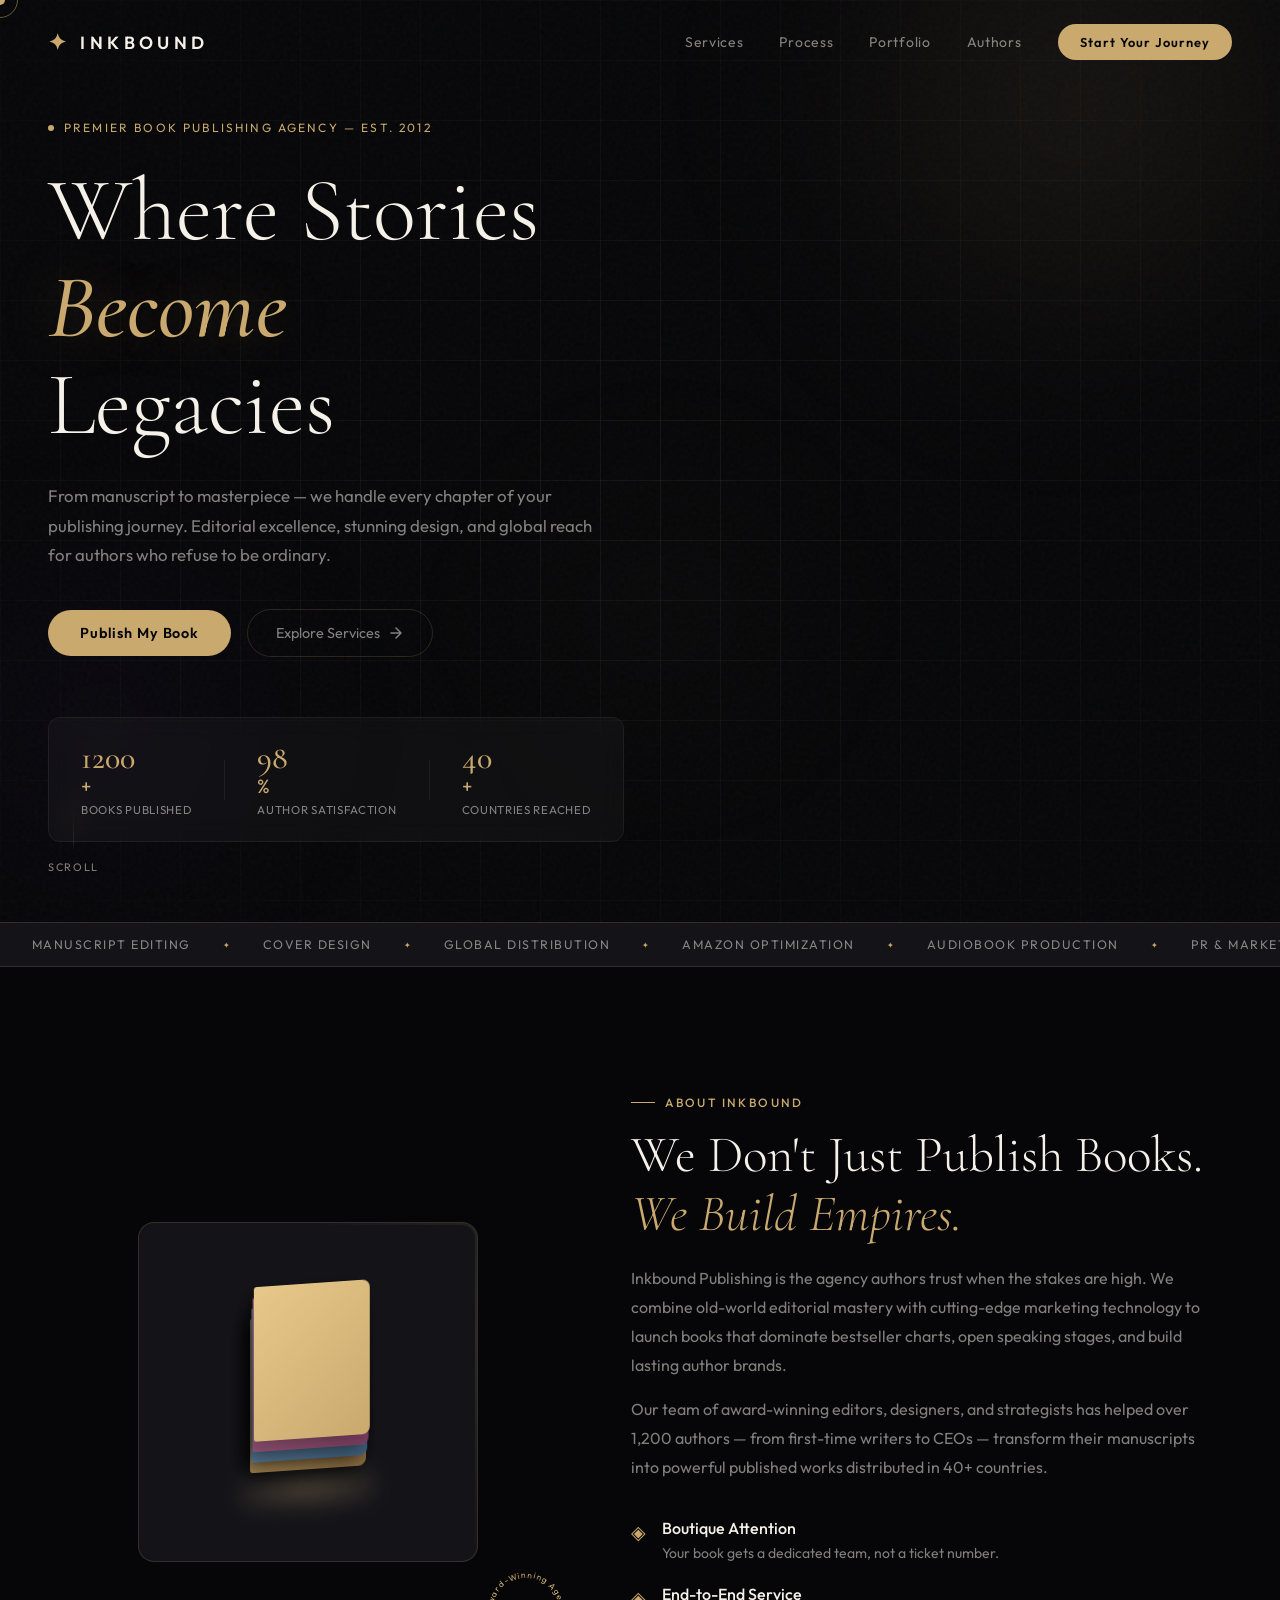
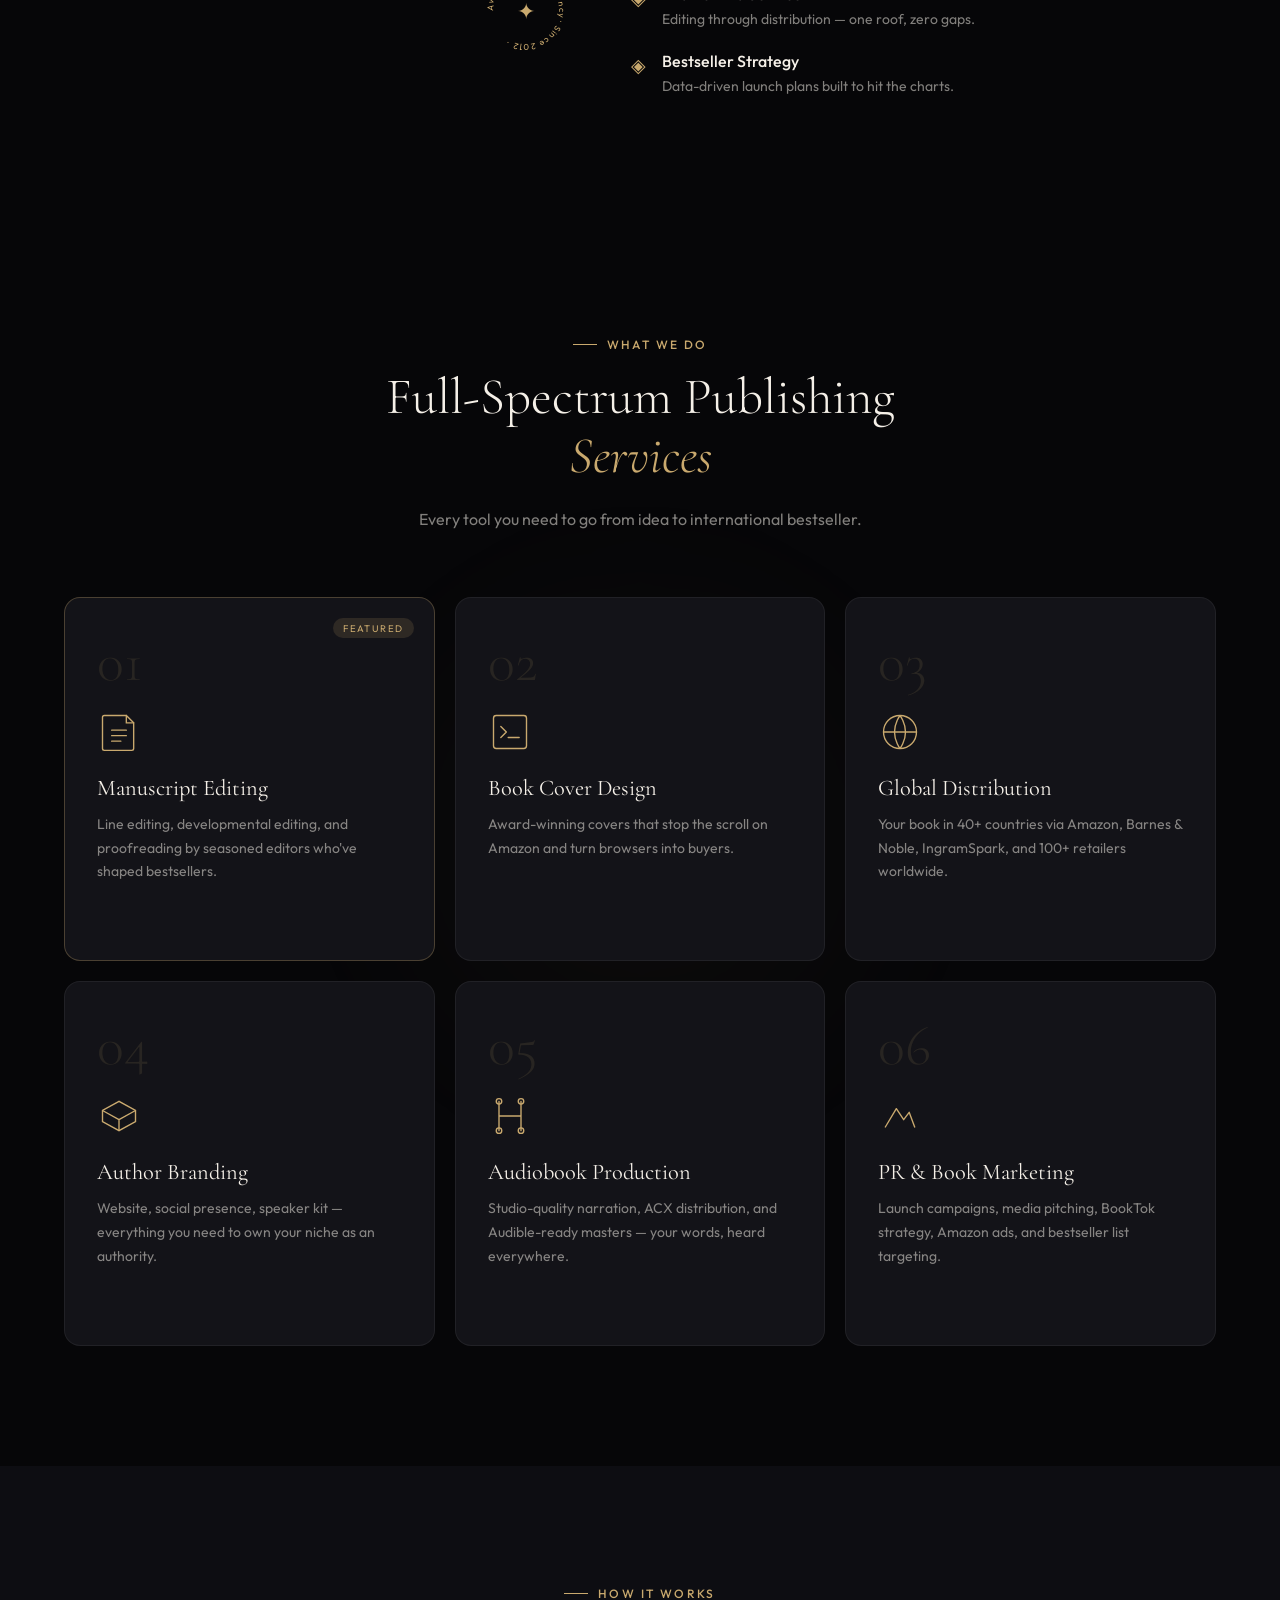
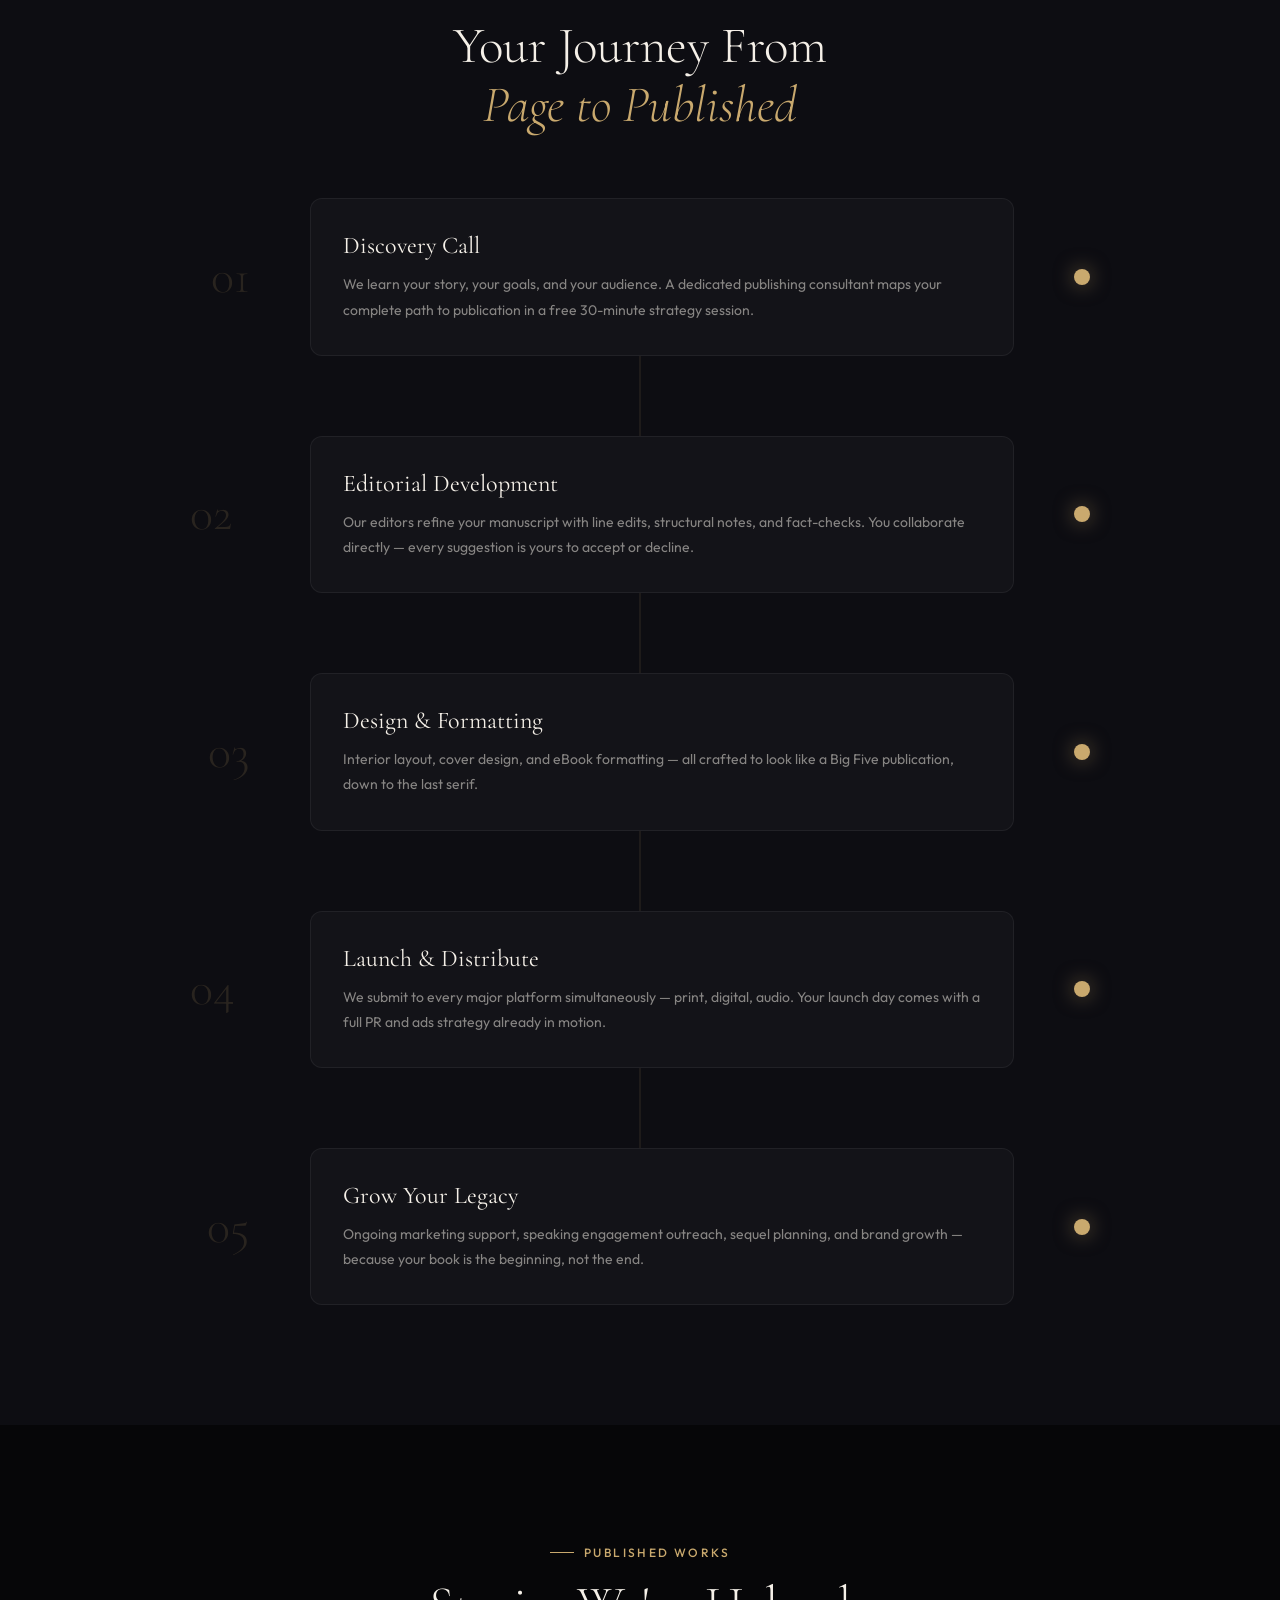
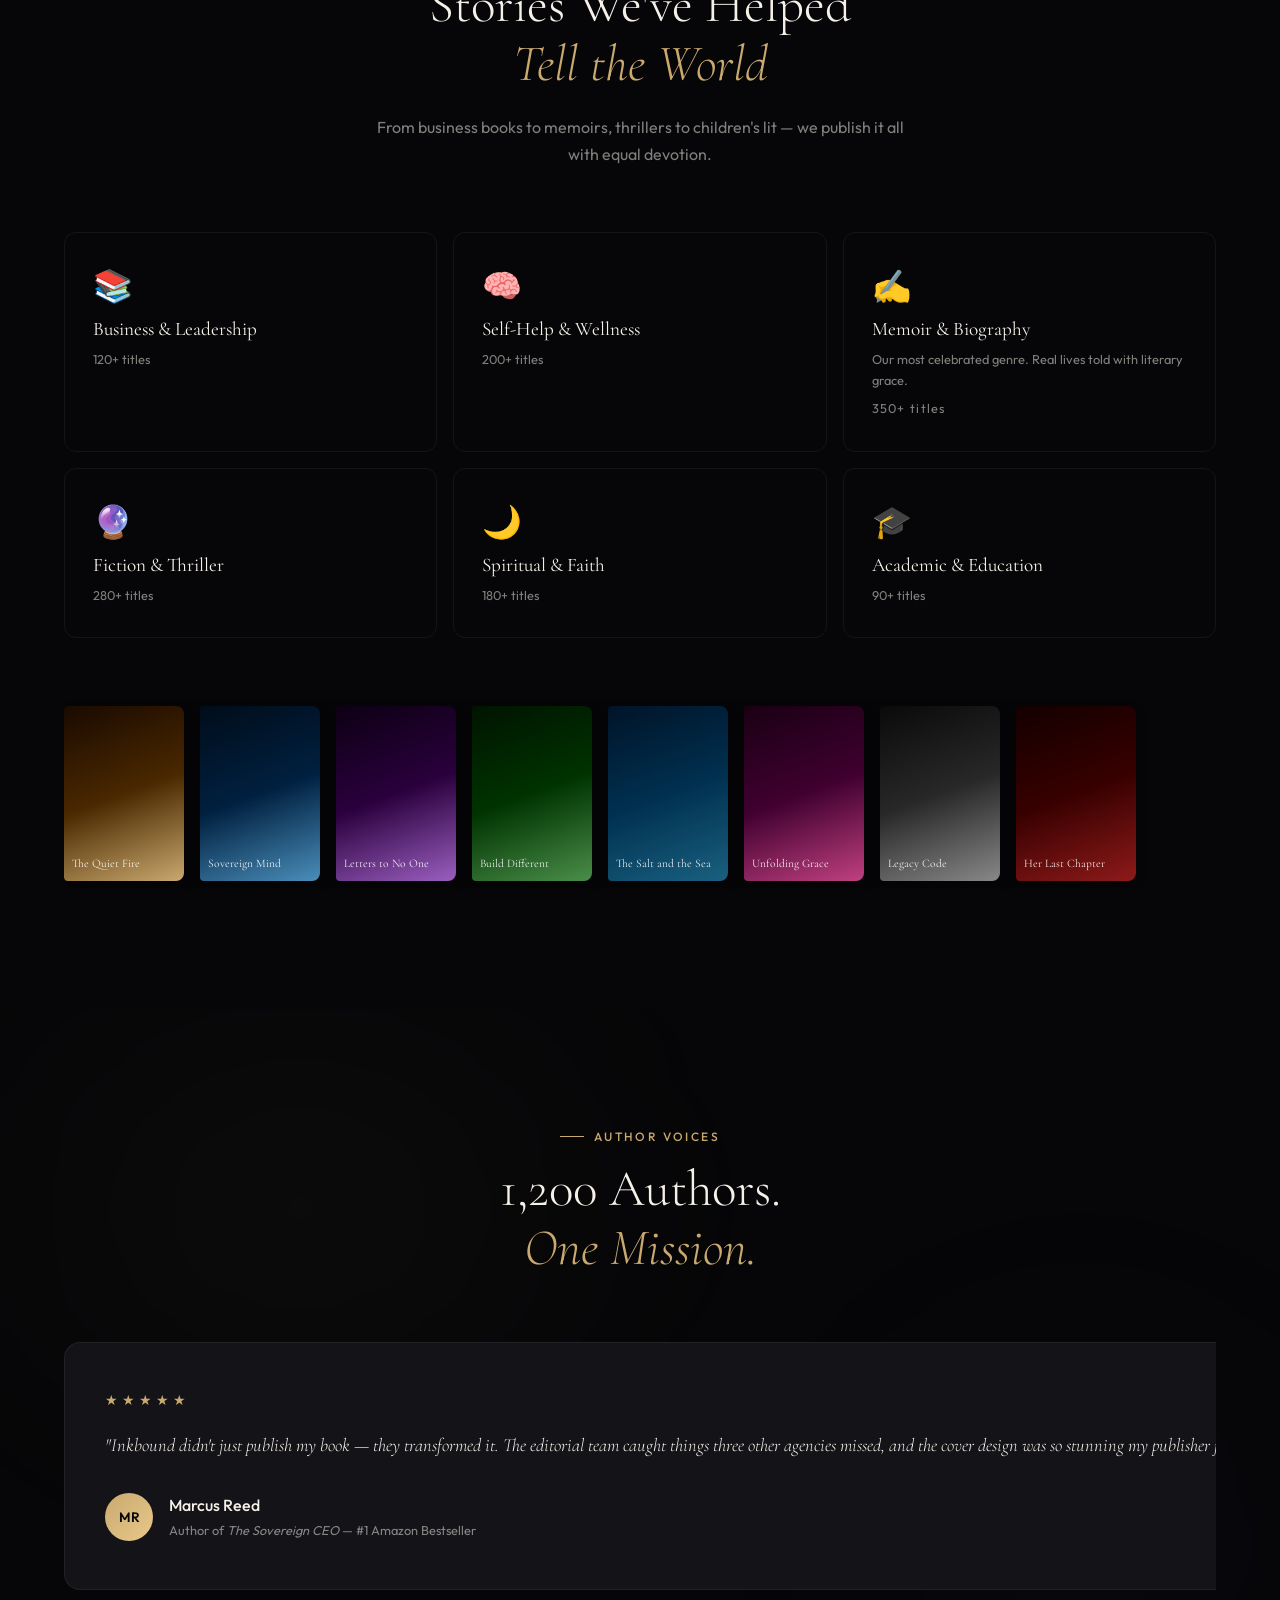
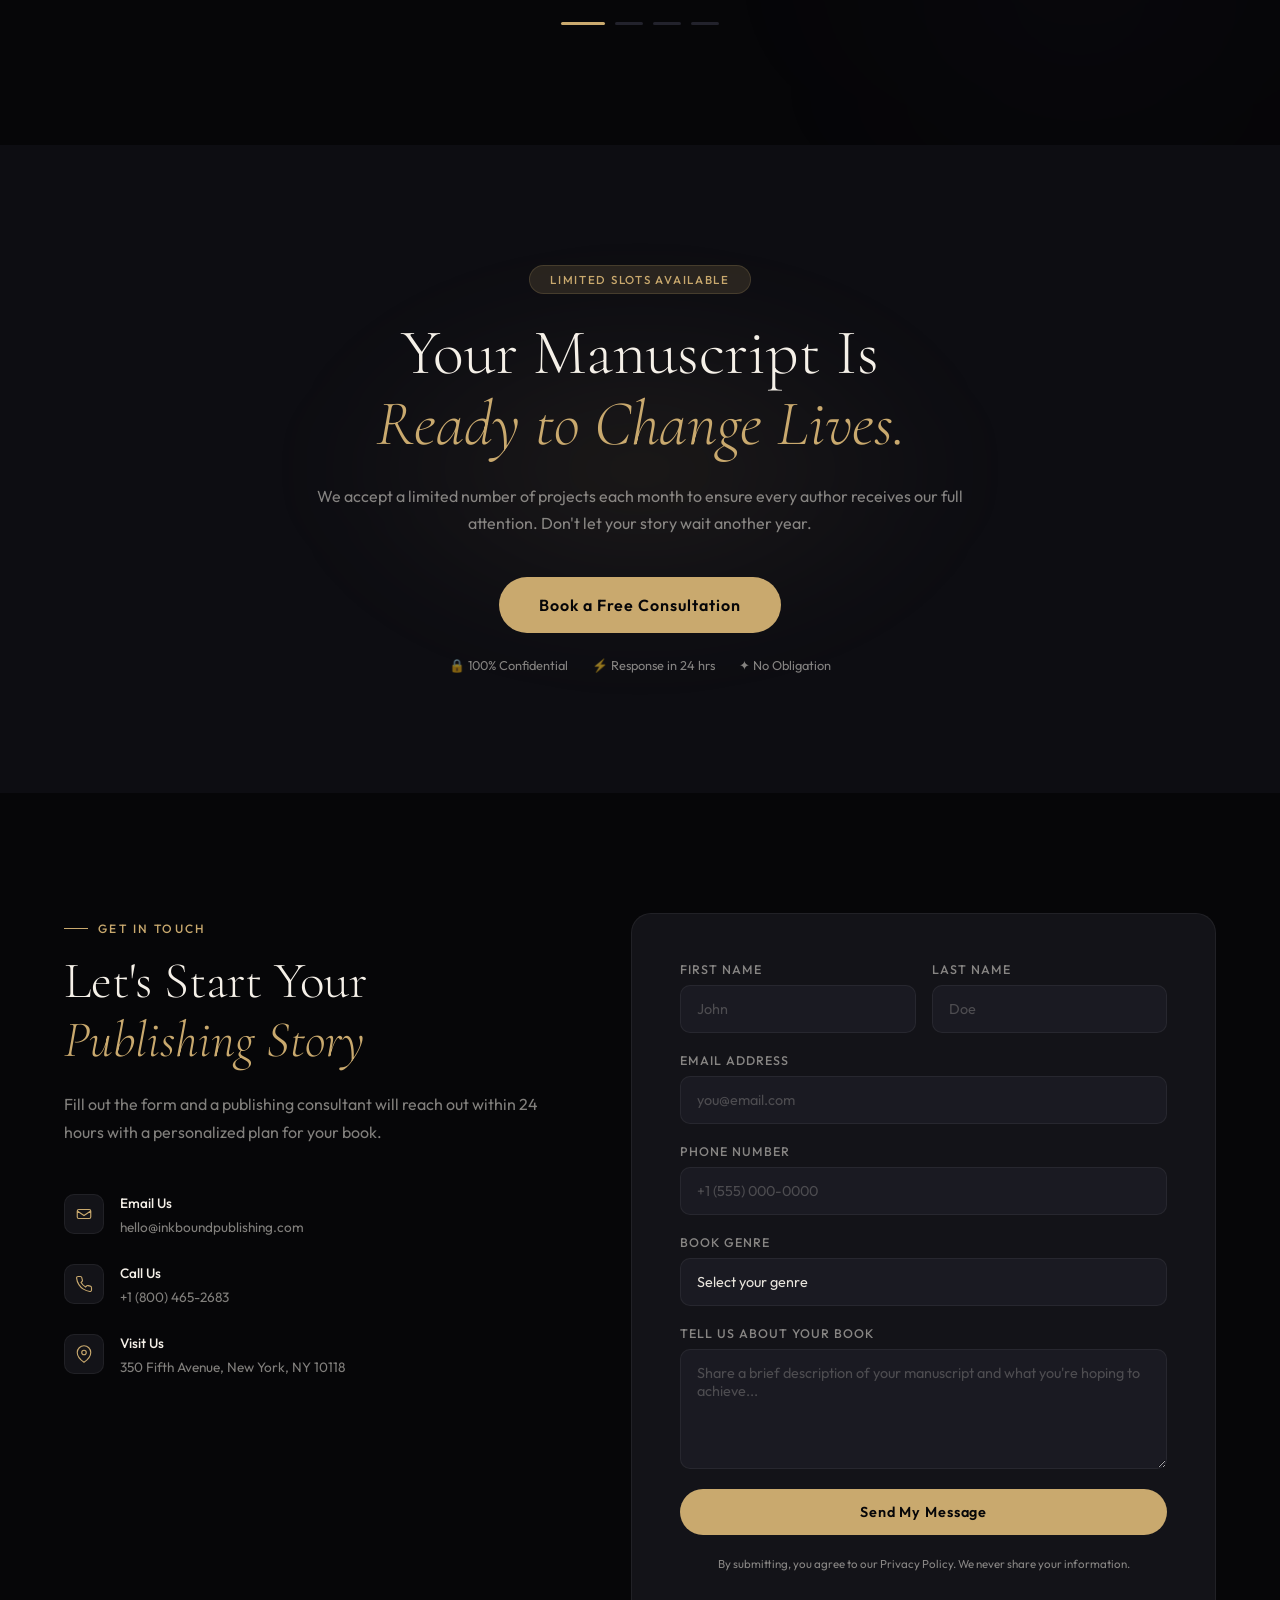
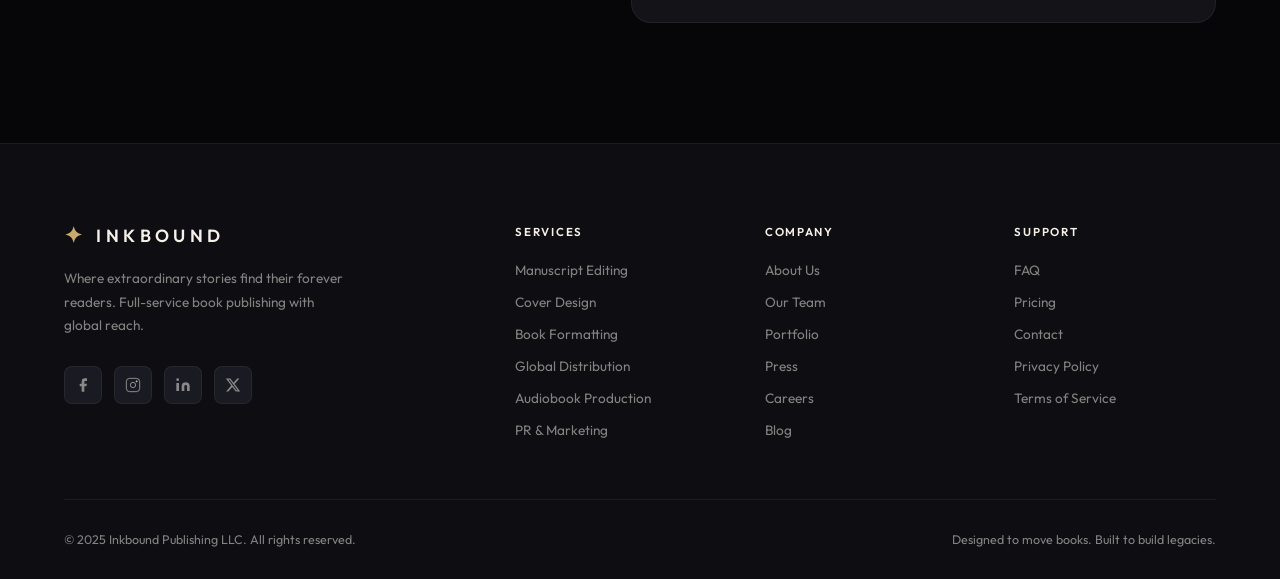
==== commit 0b8312fa: "Update index.html" ====
--- a/index.html
+++ b/index.html
@@ -32,7 +32,7 @@
       <span class="logo-text">INKBOUND</span>
     </a>
     <div class="nav-links">
-      <a href="#services" class="nav-link">Services</a>
+      <a href="services.html" class="nav-link">Services</a>
       <a href="#process" class="nav-link">Process</a>
       <a href="#portfolio" class="nav-link">Portfolio</a>
       <a href="#testimonials" class="nav-link">Authors</a>
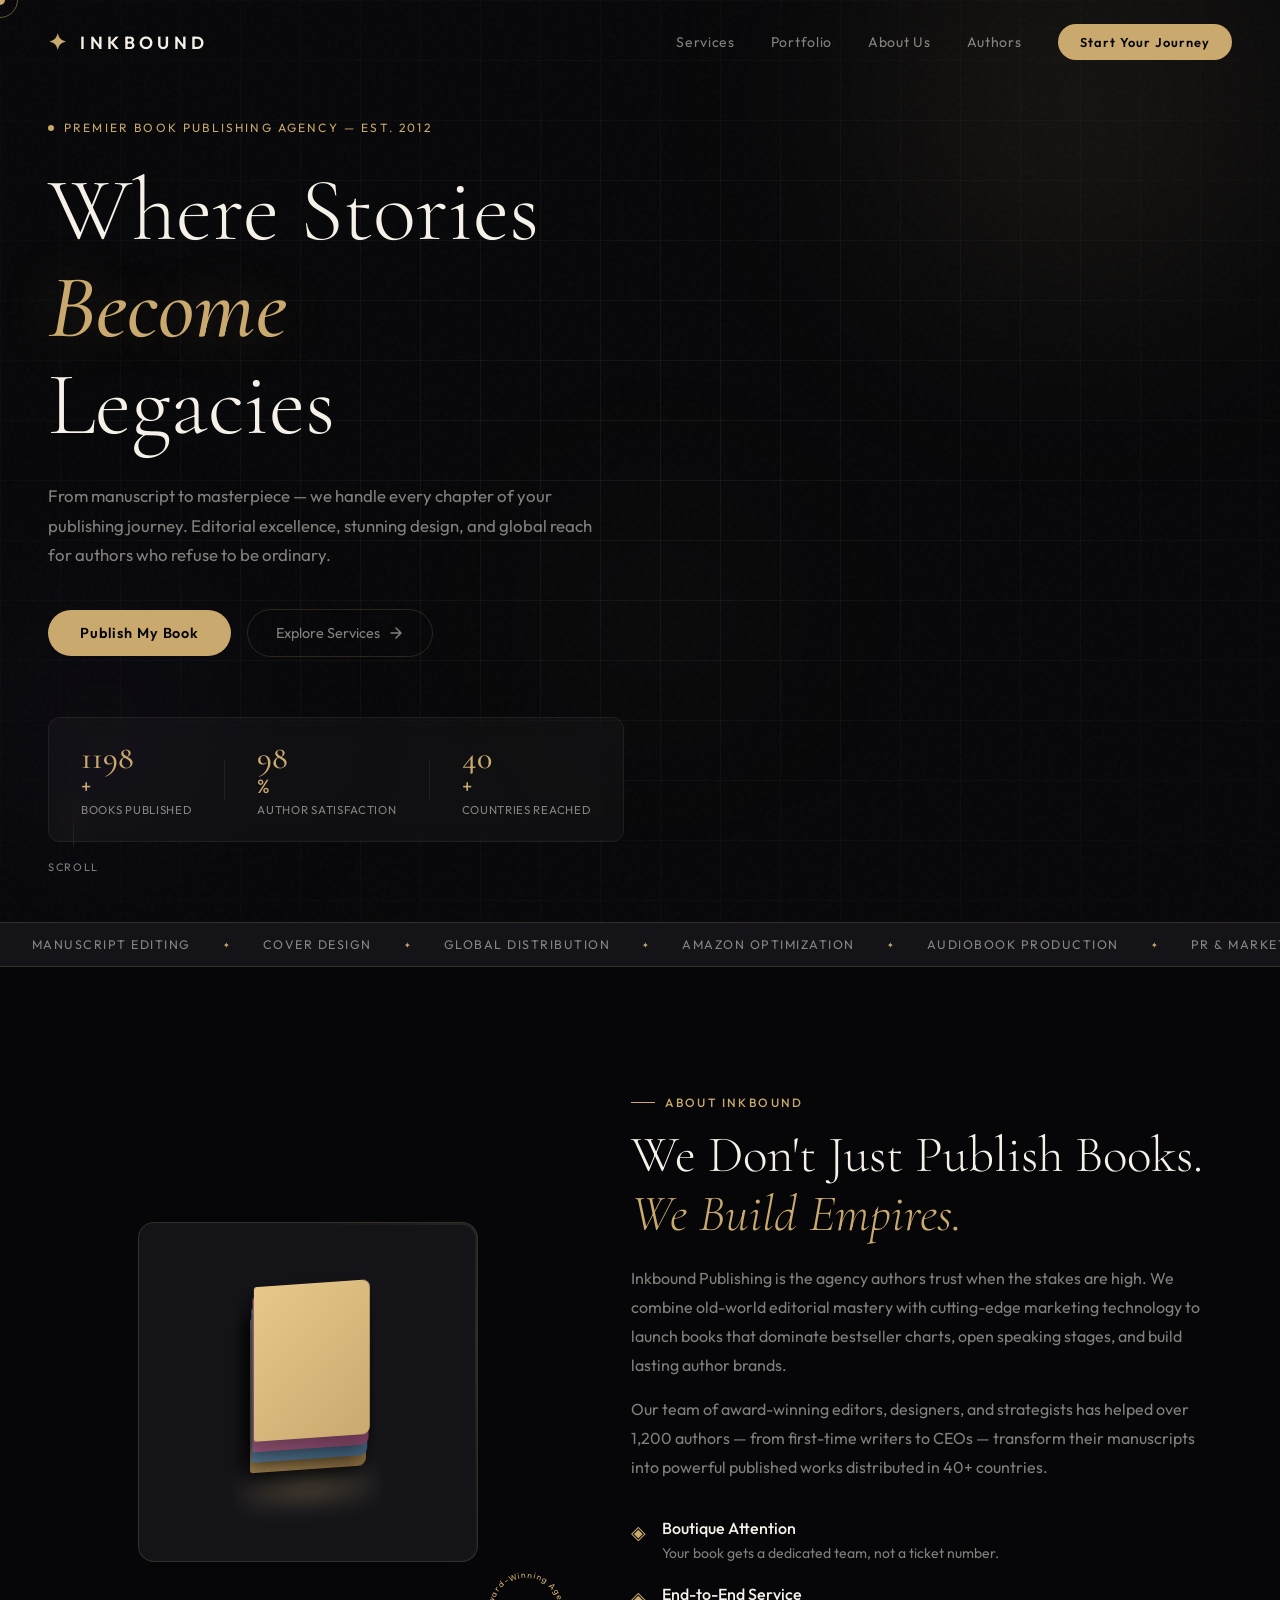
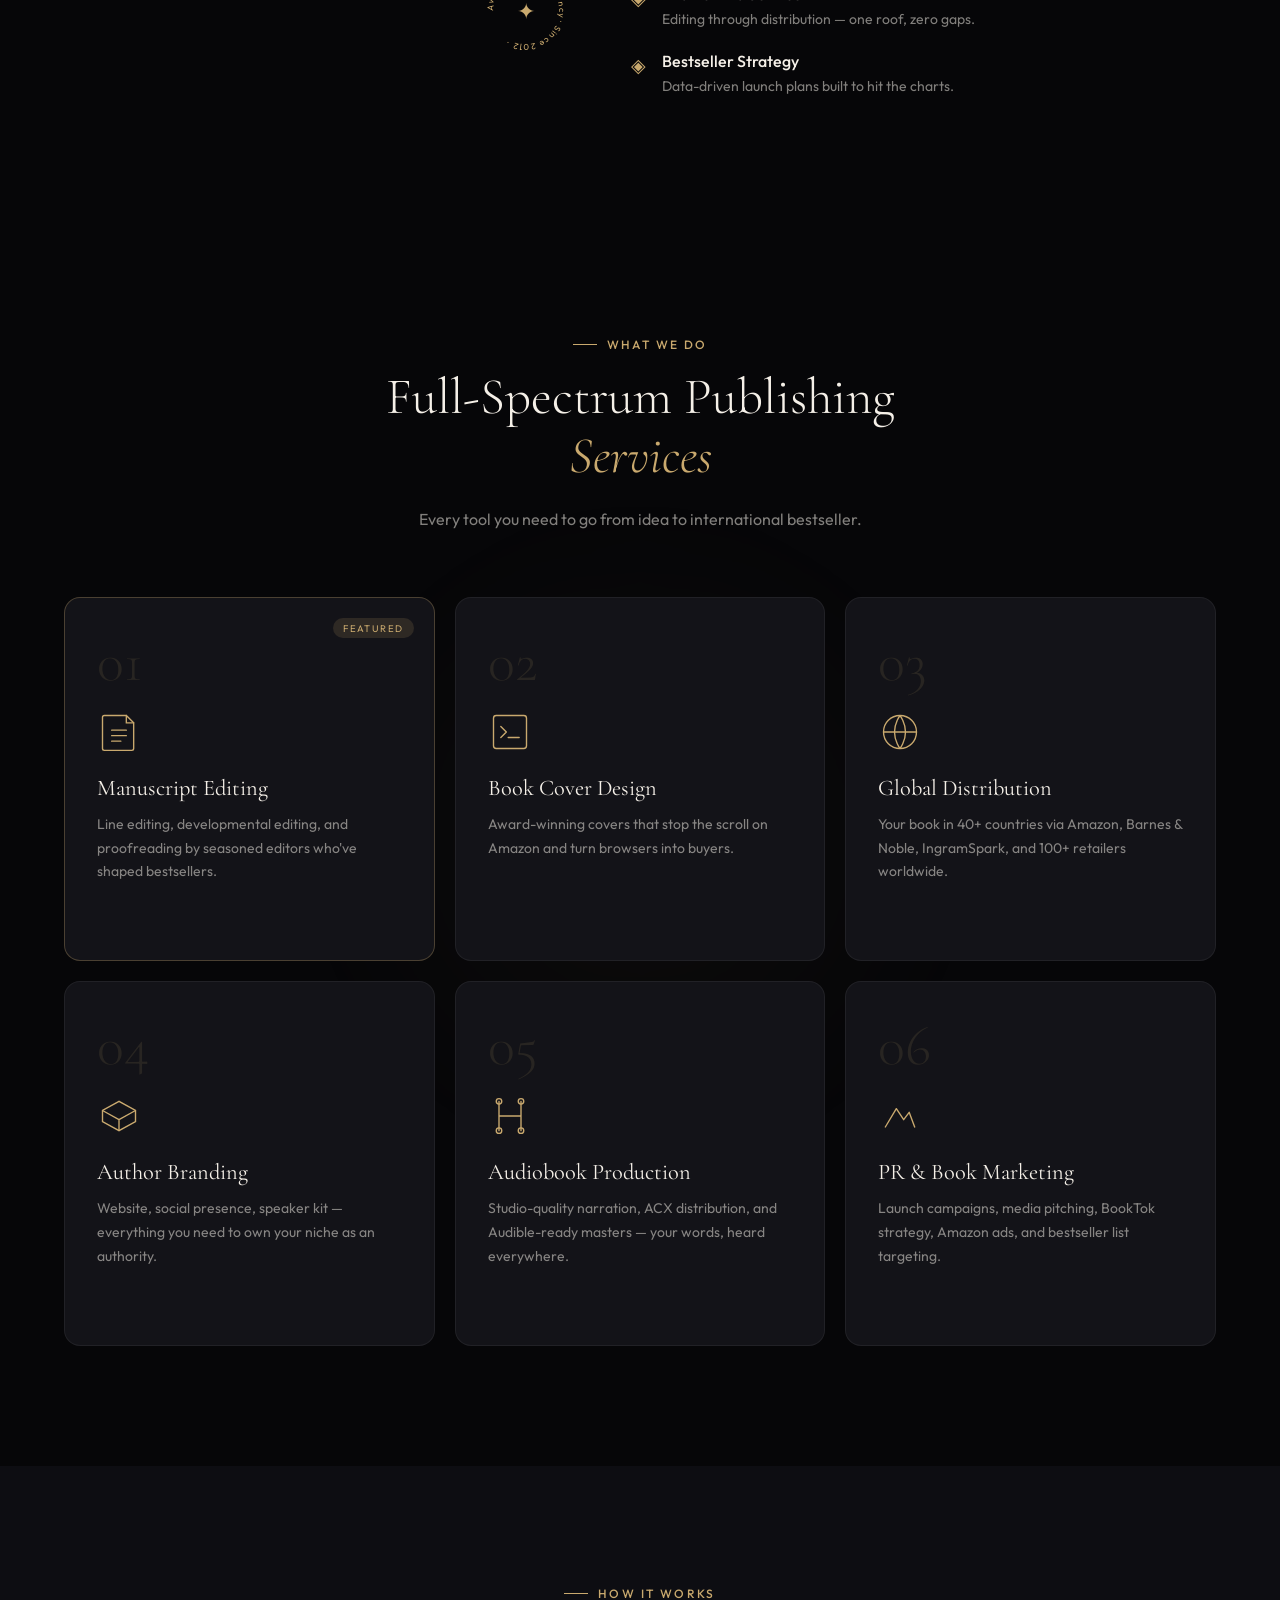
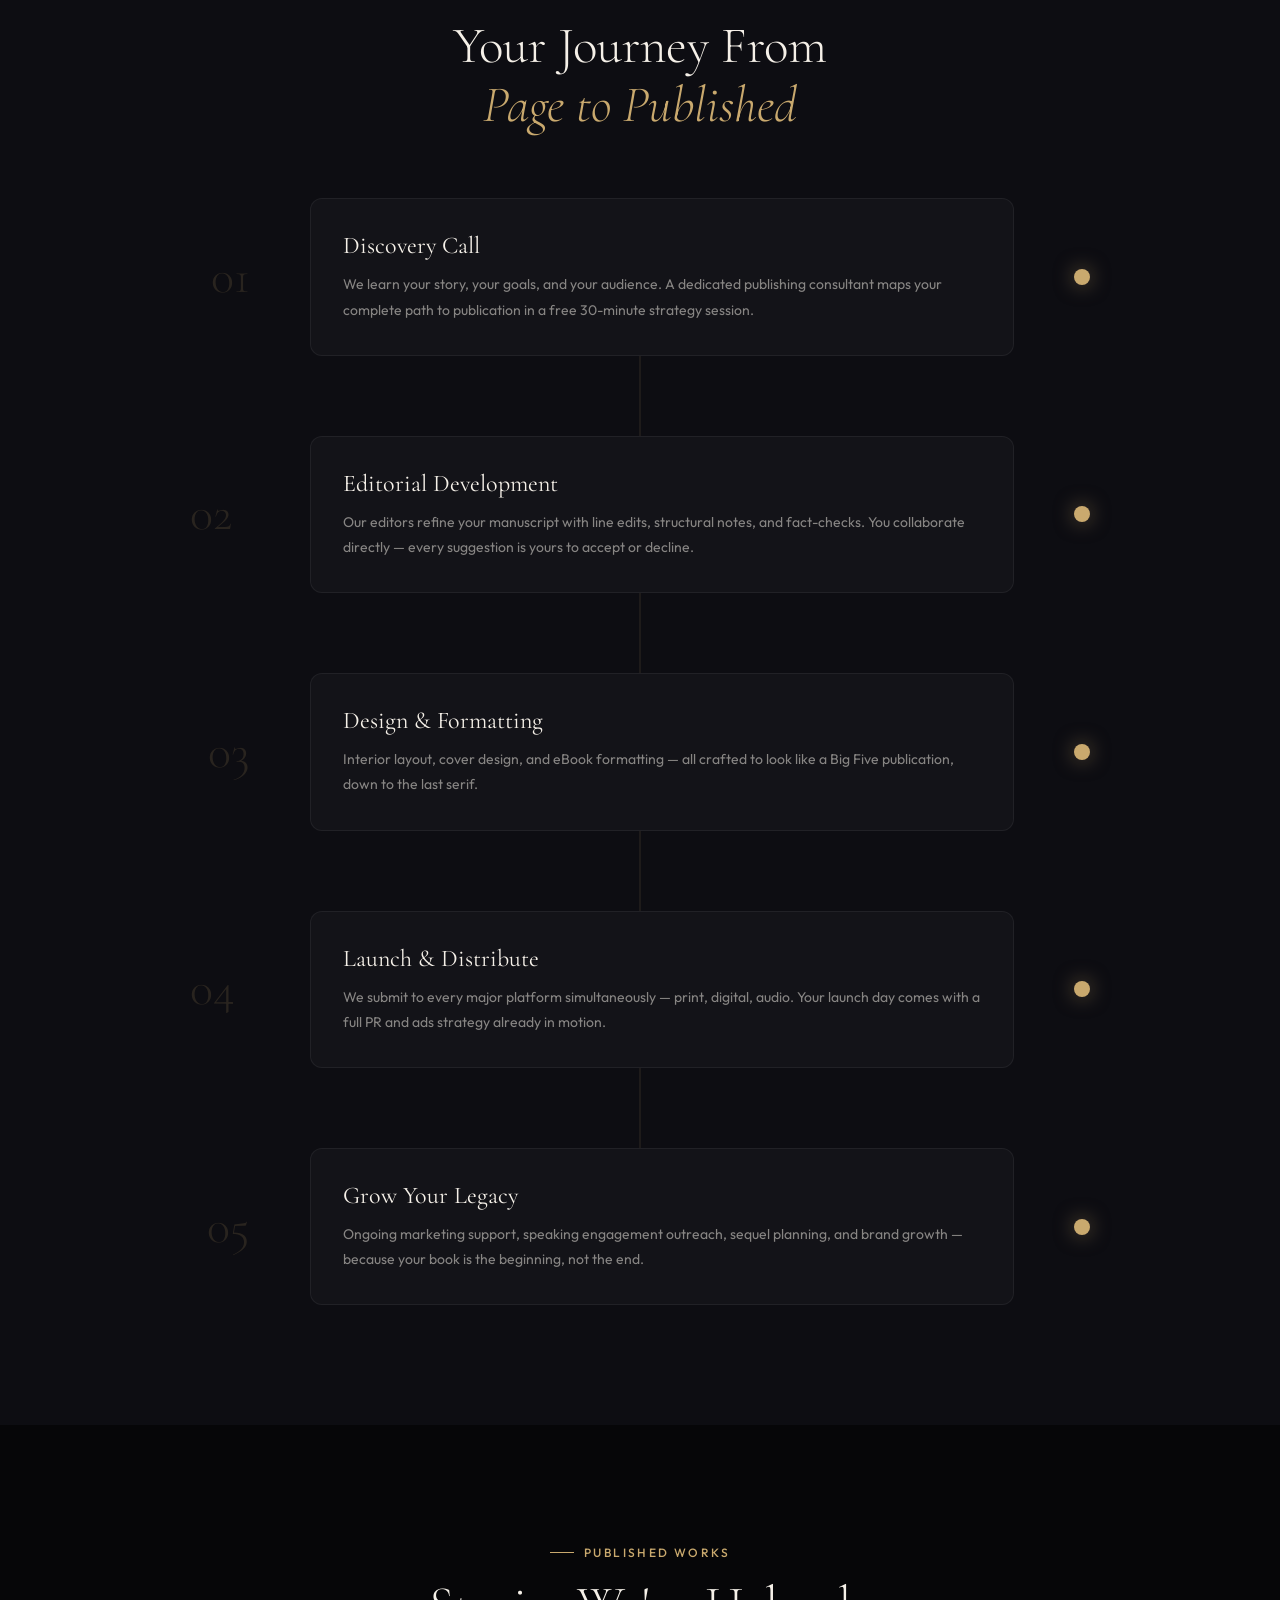
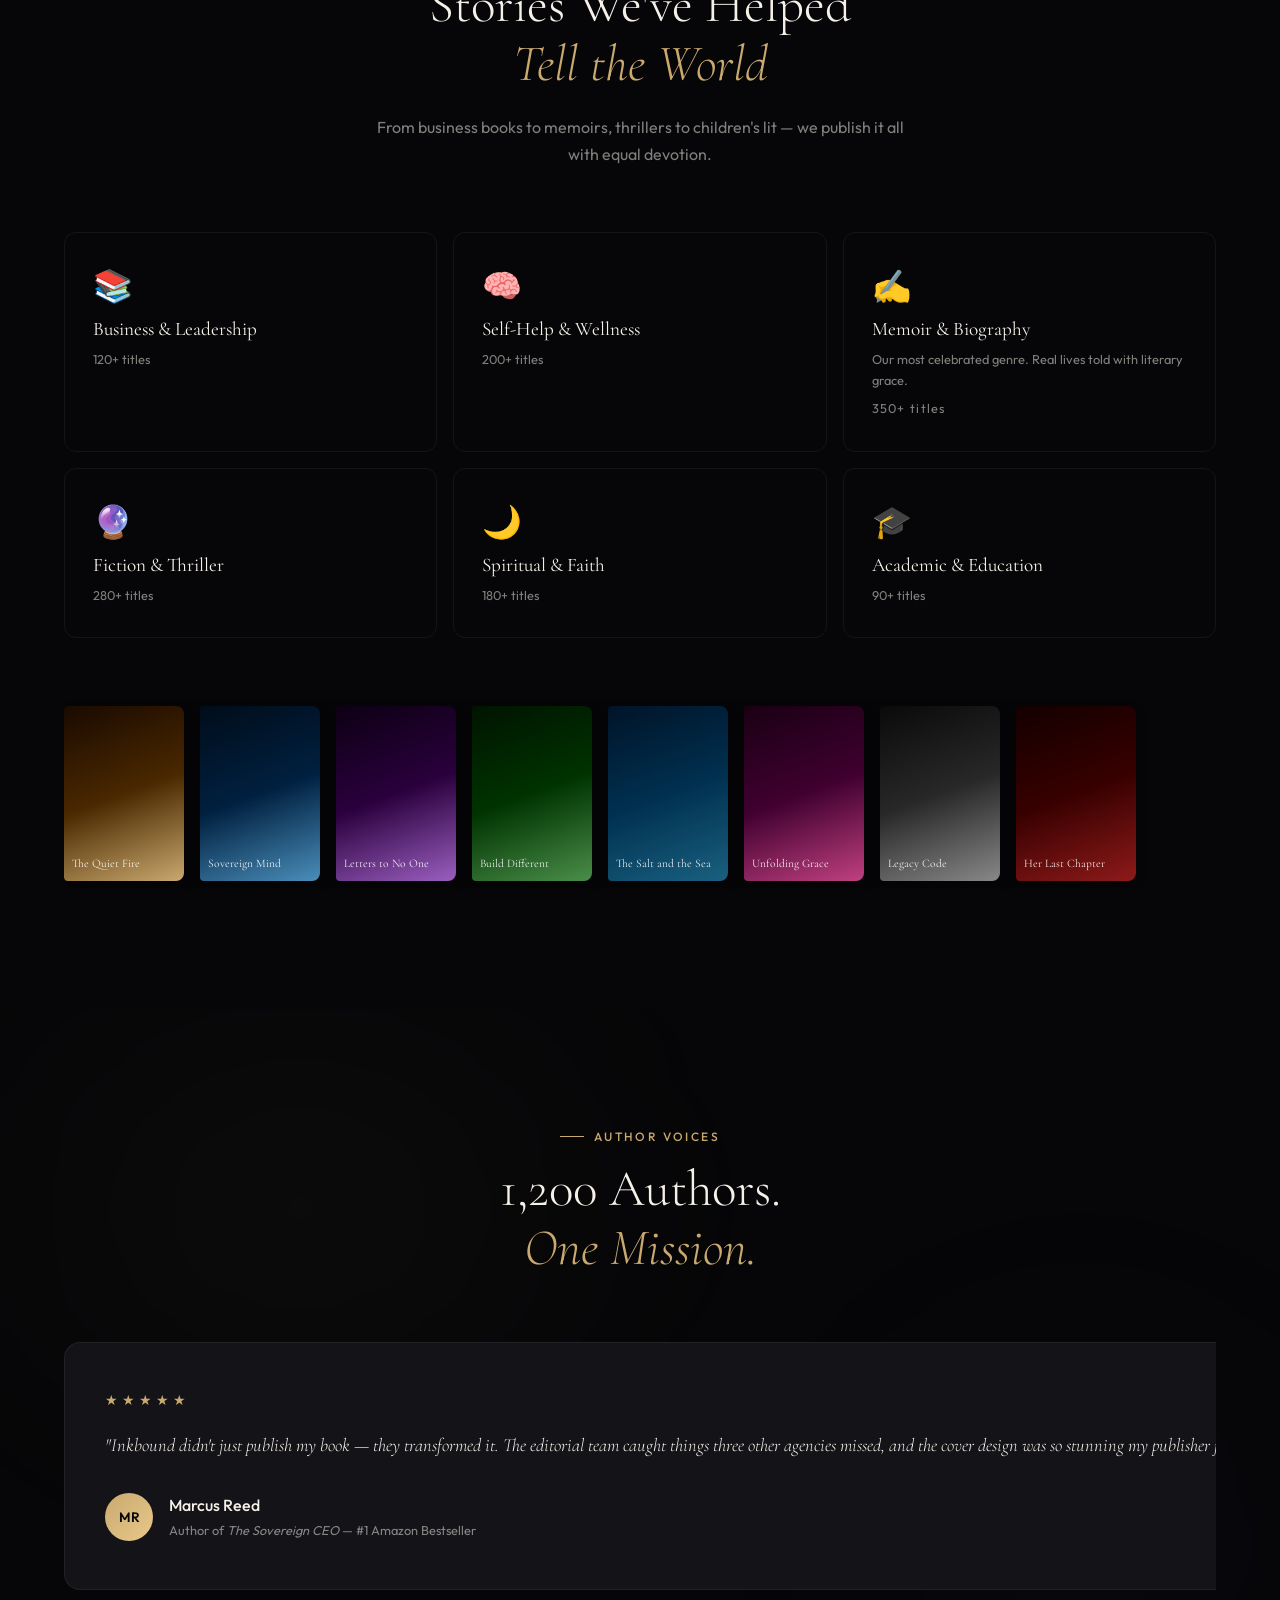
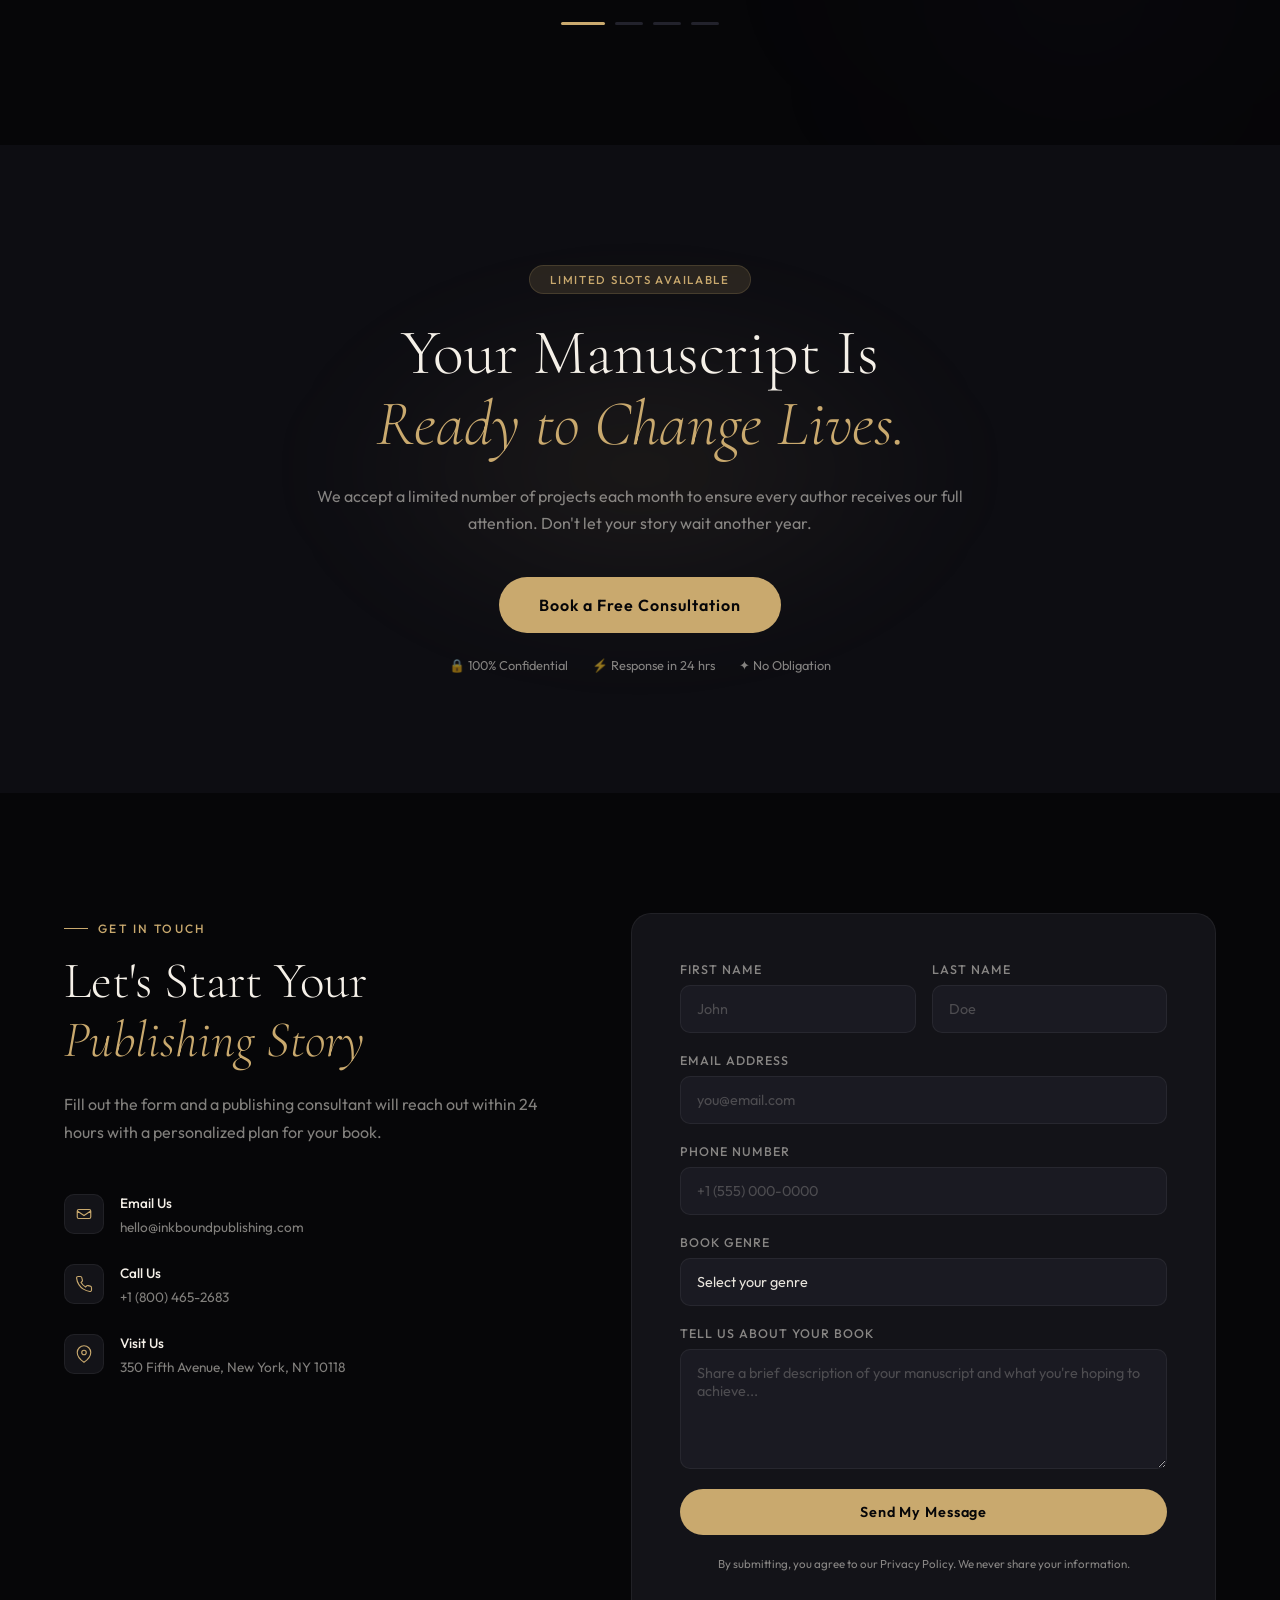
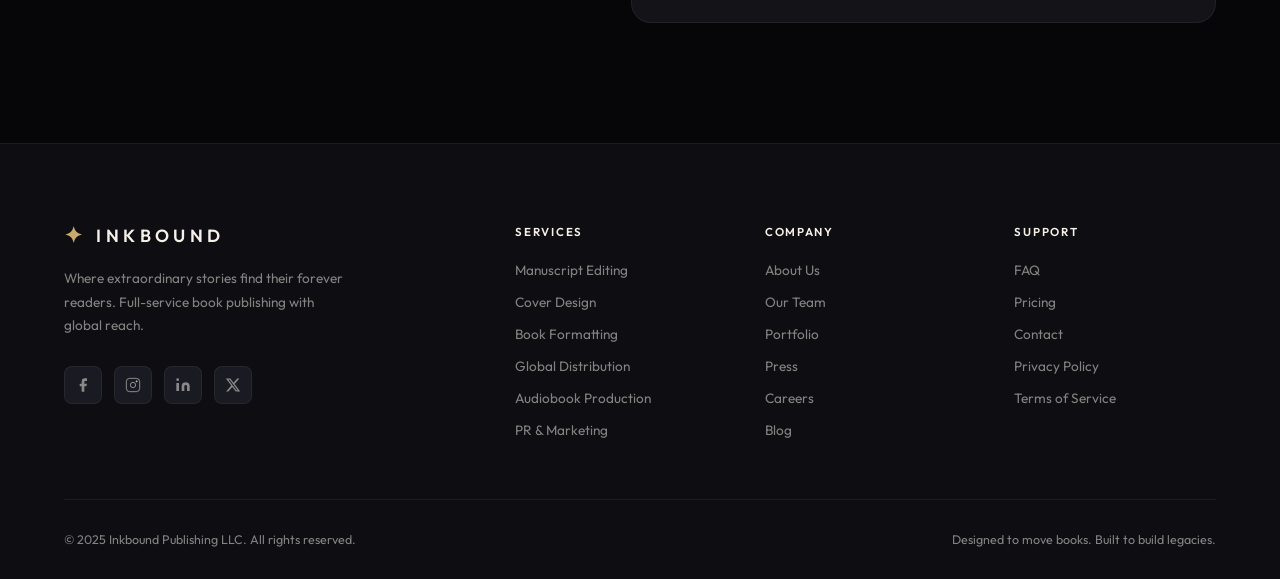
==== commit 9f31e488: "Update navigation links in index.html Removed 'Process' link and added 'About Us' link in navigation" ====
--- a/index.html
+++ b/index.html
@@ -33,8 +33,8 @@
     </a>
     <div class="nav-links">
       <a href="services.html" class="nav-link">Services</a>
-      <a href="#process" class="nav-link">Process</a>
       <a href="#portfolio" class="nav-link">Portfolio</a>
+      <a href="about.html" class="nav-link">About Us</a>
       <a href="#testimonials" class="nav-link">Authors</a>
       <a href="#contact" class="nav-cta">Start Your Journey</a>
     </div>
